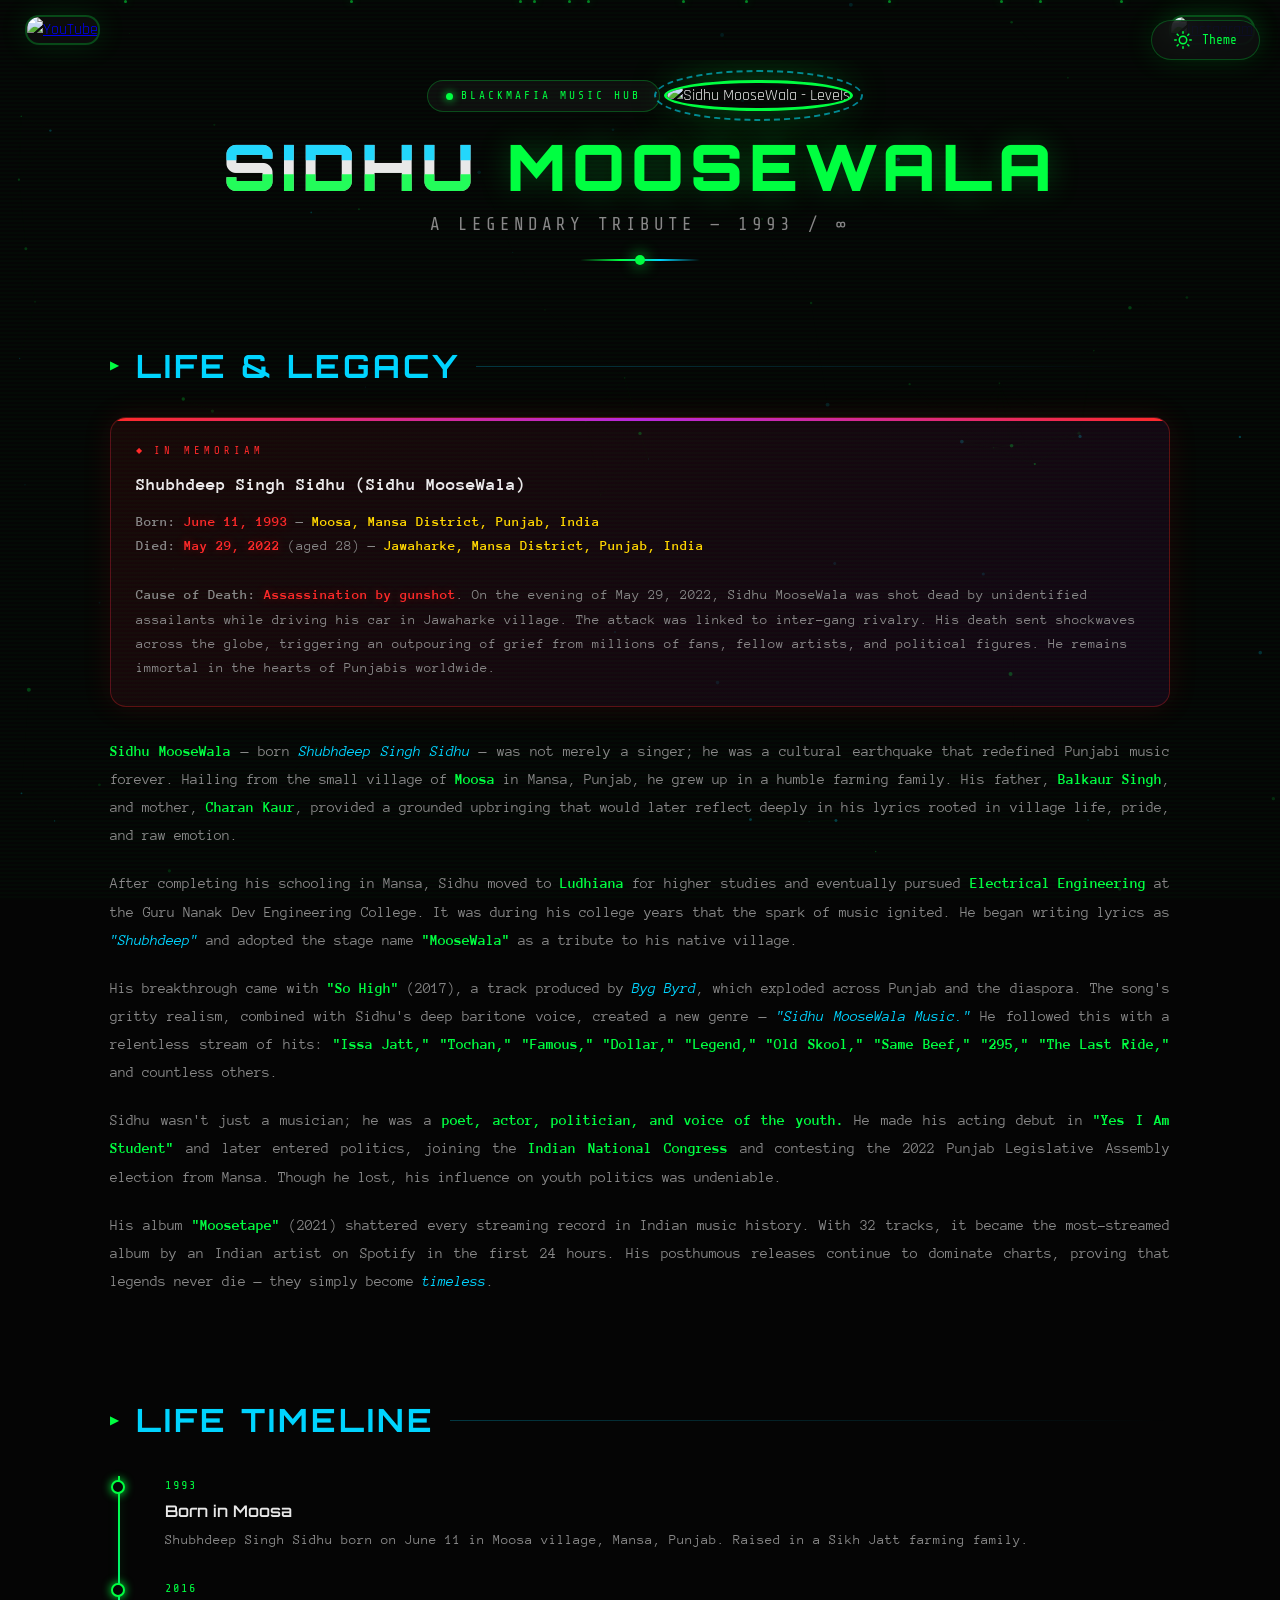
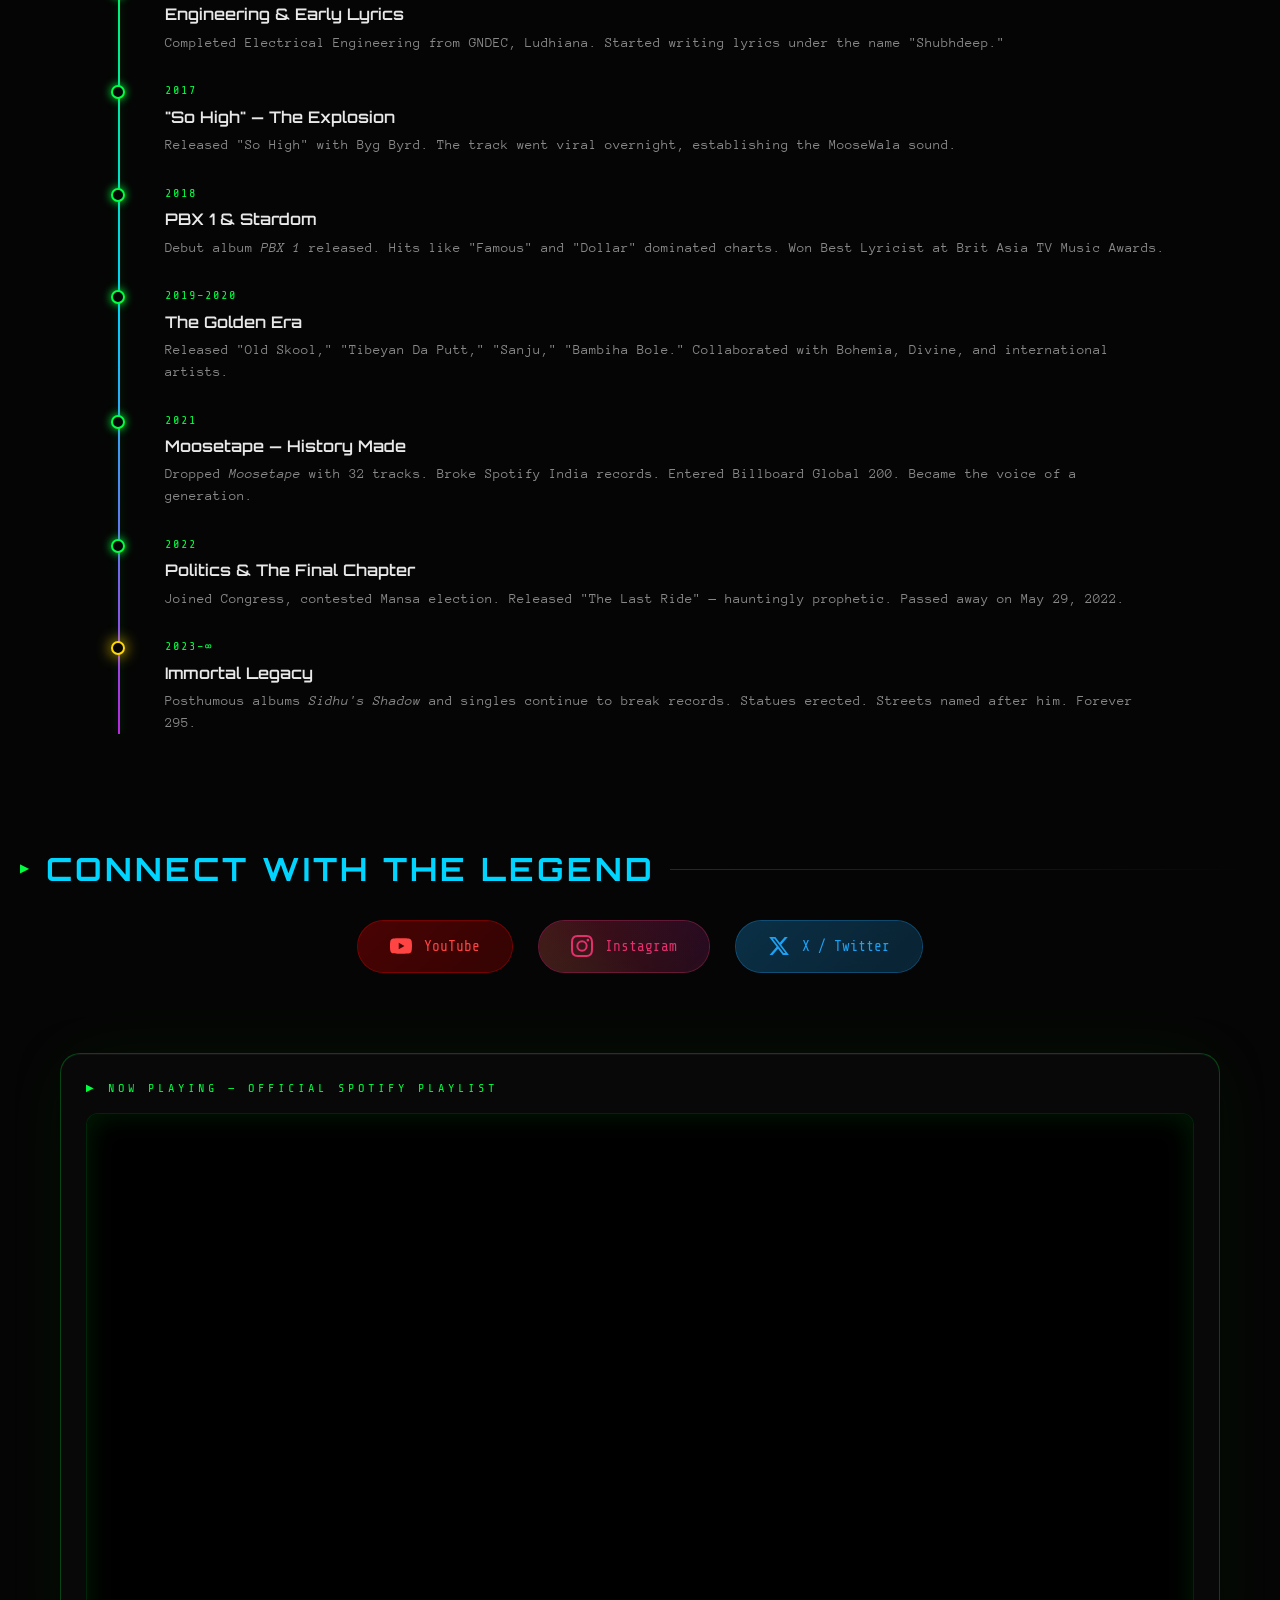
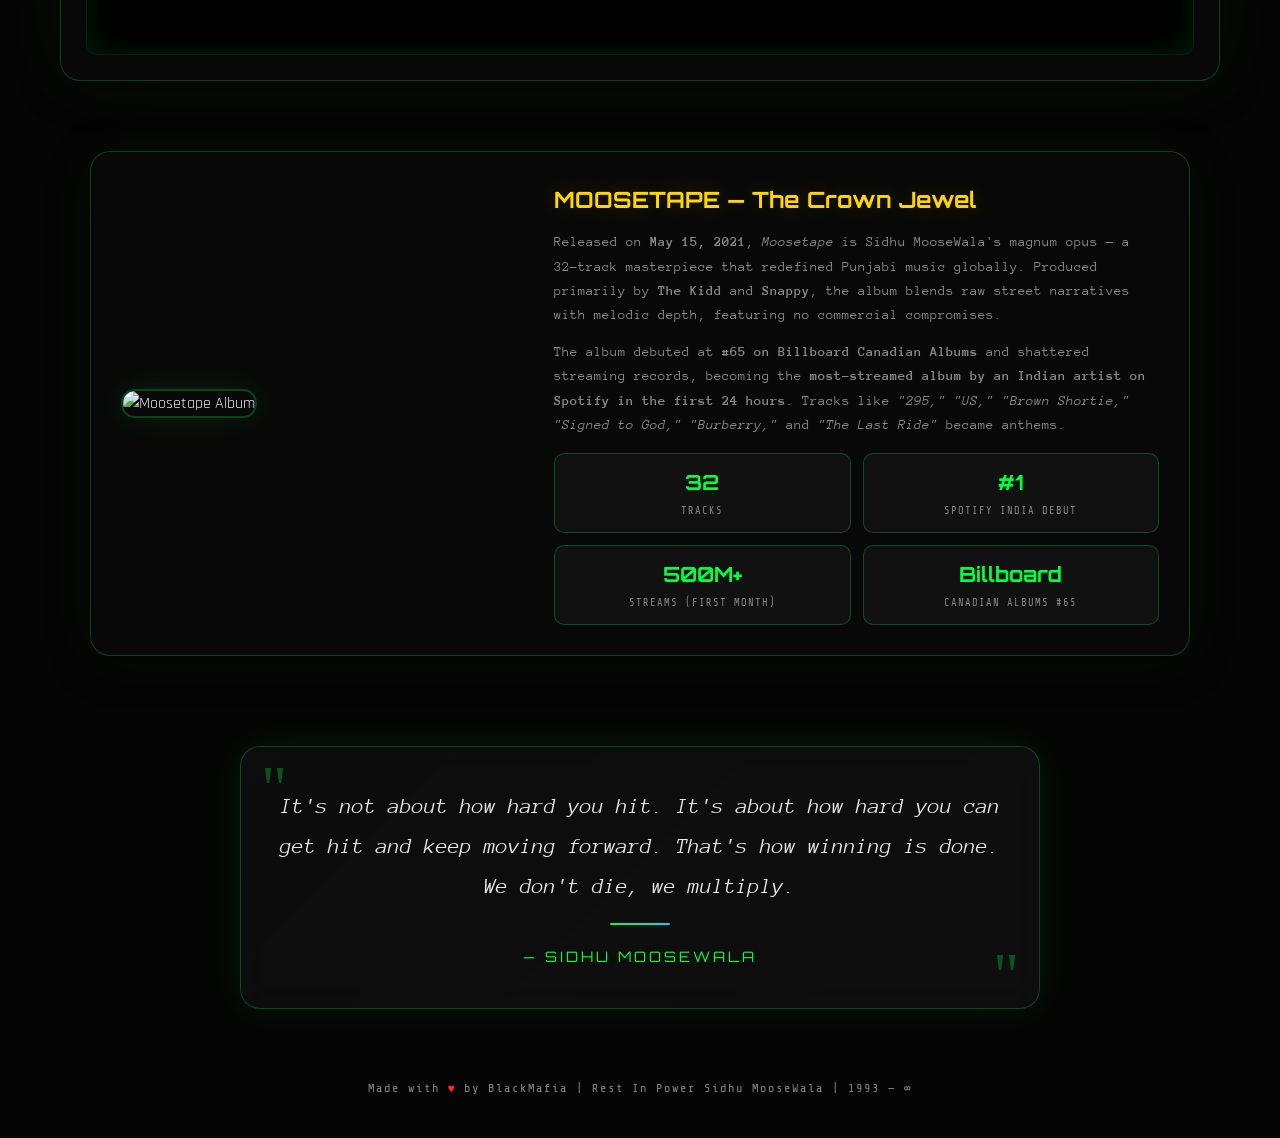
==== index.html @ dd106f17 "Add files via upload" ====
<!DOCTYPE html>
<html lang="en">
<head>
    <meta charset="UTF-8">
    <meta name="viewport" content="width=device-width, initial-scale=1.0, maximum-scale=1.0, user-scalable=no">
    <meta name="theme-color" content="#0a0a0a">
    <meta name="apple-mobile-web-app-capable" content="yes">
    <meta name="apple-mobile-web-app-status-bar-style" content="black-translucent">
    <title>Sidhu MooseWala — BlackMafia Tribute</title>
    <link rel="preconnect" href="https://fonts.googleapis.com">
    <link rel="preconnect" href="https://fonts.gstatic.com" crossorigin>
    <link href="https://fonts.googleapis.com/css2?family=Anonymous+Pro:ital,wght@0,400;0,700;1,400;1,700&family=Orbitron:wght@400;500;600;700;800;900&family=Share+Tech+Mono&family=Rajdhani:wght@300;400;500;600;700&display=swap" rel="stylesheet">
    <style>
        /* ═══════════════════════════════════════════════════════════════
           ROOT VARIABLES — PARROT OS CYBERPUNK THEME
        ═══════════════════════════════════════════════════════════════ */
        :root {
            --bg-primary: #050505;
            --bg-secondary: #0a0a0a;
            --bg-card: rgba(10, 10, 10, 0.85);
            --bg-glass: rgba(15, 15, 15, 0.75);
            --bg-glass-light: rgba(255, 255, 255, 0.04);
            --text-primary: #e8e8e8;
            --text-secondary: #888888;
            --accent-green: #00ff41;
            --accent-cyan: #00d4ff;
            --accent-purple: #b829dd;
            --accent-red: #ff2a2a;
            --accent-gold: #ffd700;
            --border-glow: rgba(0, 255, 65, 0.25);
            --border-cyan: rgba(0, 212, 255, 0.25);
            --shadow-glow: 0 0 30px rgba(0, 255, 65, 0.12);
            --shadow-cyan: 0 0 30px rgba(0, 212, 255, 0.12);
            --font-display: 'Orbitron', sans-serif;
            --font-mono: 'Share Tech Mono', monospace;
            --font-body: 'Rajdhani', sans-serif;
            --font-bio: 'Anonymous Pro', monospace;
            --transition: all 0.4s cubic-bezier(0.4, 0, 0.2, 1);
        }

        body.light-theme {
            --bg-primary: #f0f2f5;
            --bg-secondary: #ffffff;
            --bg-card: rgba(255, 255, 255, 0.9);
            --bg-glass: rgba(255, 255, 255, 0.85);
            --bg-glass-light: rgba(0, 0, 0, 0.04);
            --text-primary: #111111;
            --text-secondary: #555555;
            --accent-green: #008f11;
            --accent-cyan: #0077b6;
            --accent-purple: #7b2cbf;
            --accent-red: #c41e3a;
            --accent-gold: #b8860b;
            --border-glow: rgba(0, 143, 17, 0.25);
            --border-cyan: rgba(0, 119, 182, 0.25);
            --shadow-glow: 0 0 30px rgba(0, 143, 17, 0.12);
            --shadow-cyan: 0 0 30px rgba(0, 119, 182, 0.12);
        }

        /* ═══════════════════════════════════════════════════════════════
           RESET & BASE
        ═══════════════════════════════════════════════════════════════ */
        *, *::before, *::after { margin: 0; padding: 0; box-sizing: border-box; }
        html { scroll-behavior: smooth; -webkit-text-size-adjust: 100%; }
        body {
            font-family: var(--font-body);
            background-color: var(--bg-primary);
            color: var(--text-primary);
            min-height: 100vh;
            min-height: 100dvh;
            overflow-x: hidden;
            transition: var(--transition);
            position: relative;
            line-height: 1.6;
        }

        /* ═══════════════════════════════════════════════════════════════
           CYBER BACKGROUND CANVAS
        ═══════════════════════════════════════════════════════════════ */
        #cyber-canvas {
            position: fixed; top: 0; left: 0; width: 100%; height: 100%;
            z-index: 0; pointer-events: none; opacity: 0.5;
        }
        body.light-theme #cyber-canvas { opacity: 0.25; }

        /* ═══════════════════════════════════════════════════════════════
           SCANLINE & GRID OVERLAY
        ═══════════════════════════════════════════════════════════════ */
        .scanlines {
            position: fixed; top: 0; left: 0; width: 100%; height: 100%;
            background: repeating-linear-gradient(
                0deg, transparent, transparent 2px,
                rgba(0, 255, 65, 0.025) 2px, rgba(0, 255, 65, 0.025) 4px
            );
            pointer-events: none; z-index: 1;
            animation: scanlineMove 10s linear infinite;
        }
        body.light-theme .scanlines {
            background: repeating-linear-gradient(
                0deg, transparent, transparent 2px,
                rgba(0, 0, 0, 0.015) 2px, rgba(0, 0, 0, 0.015) 4px
            );
        }
        @keyframes scanlineMove {
            0% { background-position: 0 0; }
            100% { background-position: 0 120px; }
        }

        /* ═══════════════════════════════════════════════════════════════
           FLOATING PARTICLES
        ═══════════════════════════════════════════════════════════════ */
        .particle {
            position: fixed; width: 3px; height: 3px;
            background: var(--accent-green); border-radius: 50%;
            pointer-events: none; z-index: 1; opacity: 0.5;
            animation: floatParticle 20s infinite ease-in-out;
            box-shadow: 0 0 8px var(--accent-green);
        }
        @keyframes floatParticle {
            0%, 100% { transform: translateY(110vh) scale(0); opacity: 0; }
            10% { opacity: 0.5; }
            50% { transform: translateY(-10vh) scale(1); }
            90% { opacity: 0.5; }
        }

        /* ═══════════════════════════════════════════════════════════════
           THEME TOGGLE
        ═══════════════════════════════════════════════════════════════ */
        .theme-toggle {
            position: fixed; top: 20px; right: 20px; z-index: 1000;
            background: var(--bg-glass); backdrop-filter: blur(16px);
            -webkit-backdrop-filter: blur(16px);
            border: 1px solid var(--border-glow); border-radius: 50px;
            padding: 10px 22px; cursor: pointer; font-family: var(--font-mono);
            font-size: 0.8rem; color: var(--accent-green);
            display: flex; align-items: center; gap: 10px;
            transition: var(--transition); box-shadow: var(--shadow-glow);
            user-select: none; -webkit-tap-highlight-color: transparent;
        }
        .theme-toggle:hover {
            transform: scale(1.08); box-shadow: 0 0 40px var(--border-glow);
            border-color: var(--accent-green);
        }
        .theme-toggle svg { width: 18px; height: 18px; transition: transform 0.6s ease; }
        body.light-theme .theme-toggle svg { transform: rotate(180deg); }

        /* ═══════════════════════════════════════════════════════════════
           GLITCH TEXT
        ═══════════════════════════════════════════════════════════════ */
        .glitch {
            position: relative; display: inline-block;
        }
        .glitch::before, .glitch::after {
            content: attr(data-text); position: absolute;
            top: 0; left: 0; width: 100%; height: 100%; opacity: 0.85;
        }
        .glitch::before {
            color: var(--accent-cyan);
            animation: glitch-1 2.5s infinite linear alternate-reverse;
            clip-path: polygon(0 0, 100% 0, 100% 40%, 0 40%);
        }
        .glitch::after {
            color: var(--accent-green);
            animation: glitch-2 3.5s infinite linear alternate-reverse;
            clip-path: polygon(0 60%, 100% 60%, 100% 100%, 0 100%);
        }
        @keyframes glitch-1 {
            0%, 100% { transform: translate(0); }
            20% { transform: translate(-4px, 3px); }
            40% { transform: translate(-4px, -3px); }
            60% { transform: translate(4px, 3px); }
            80% { transform: translate(4px, -3px); }
        }
        @keyframes glitch-2 {
            0%, 100% { transform: translate(0); }
            20% { transform: translate(4px, -3px); }
            40% { transform: translate(4px, 3px); }
            60% { transform: translate(-4px, -3px); }
            80% { transform: translate(-4px, 3px); }
        }

        /* ═══════════════════════════════════════════════════════════════
           APP CONTAINER
        ═══════════════════════════════════════════════════════════════ */
        .app-container {
            position: relative; z-index: 2;
            display: flex; flex-direction: column;
            padding: env(safe-area-inset-top) env(safe-area-inset-right)
                     env(safe-area-inset-bottom) env(safe-area-inset-left);
        }

        /* ═══════════════════════════════════════════════════════════════
           TOP SOCIAL FLOATERS (YT & INSTAGRAM)
        ═══════════════════════════════════════════════════════════════ */
        .top-social-bar {
            display: flex; justify-content: space-between; align-items: center;
            padding: 15px 25px; position: relative; z-index: 10;
            max-width: 1400px; margin: 0 auto; width: 100%;
        }
        .top-social-img {
            width: 55px; height: 55px; border-radius: 14px;
            object-fit: cover; border: 2px solid var(--border-glow);
            box-shadow: var(--shadow-glow); cursor: pointer;
            transition: var(--transition); background: var(--bg-glass);
            backdrop-filter: blur(8px);
        }
        .top-social-img:hover {
            transform: scale(1.15) rotate(5deg);
            box-shadow: 0 0 30px var(--accent-green);
            border-color: var(--accent-green);
        }
        @media (max-width: 480px) {
            .top-social-img { width: 40px; height: 40px; border-radius: 10px; }
            .top-social-bar { padding: 10px 15px; }
        }

        /* ═══════════════════════════════════════════════════════════════
           HERO HEADER WITH LEVELS IMAGE
        ═══════════════════════════════════════════════════════════════ */
        .hero {
            text-align: center; padding: 20px 20px 40px;
            position: relative; overflow: hidden;
        }
        .hero-image-wrapper {
            position: relative; display: inline-block; margin-bottom: 20px;
        }
        .hero-image {
            width: 220px; height: 220px; border-radius: 50%;
            object-fit: cover; border: 3px solid var(--accent-green);
            box-shadow: 0 0 40px var(--border-glow), 0 0 80px rgba(0,255,65,0.1);
            transition: var(--transition); position: relative; z-index: 2;
        }
        .hero-image:hover {
            transform: scale(1.05);
            box-shadow: 0 0 60px var(--border-glow), 0 0 120px rgba(0,255,65,0.2);
        }
        .hero-image-ring {
            position: absolute; top: -10px; left: -10px; right: -10px; bottom: -10px;
            border-radius: 50%; border: 2px dashed var(--accent-cyan);
            animation: spinRing 20s linear infinite; z-index: 1; opacity: 0.6;
        }
        @keyframes spinRing {
            0% { transform: rotate(0deg); }
            100% { transform: rotate(360deg); }
        }
        .hero h1 {
            font-family: var(--font-display);
            font-size: clamp(2rem, 6vw, 4rem);
            font-weight: 900; letter-spacing: 6px;
            text-transform: uppercase; line-height: 1.1; margin-bottom: 8px;
        }
        .hero h1 .highlight {
            color: var(--accent-green);
            text-shadow: 0 0 30px var(--border-glow);
        }
        .hero .subtitle {
            font-family: var(--font-mono);
            font-size: clamp(0.8rem, 2vw, 1.1rem);
            color: var(--text-secondary); letter-spacing: 4px;
            text-transform: uppercase; margin-bottom: 20px;
        }
        .hero-divider {
            width: 120px; height: 2px;
            background: linear-gradient(90deg, transparent, var(--accent-green), var(--accent-cyan), transparent);
            margin: 0 auto; position: relative;
        }
        .hero-divider::after {
            content: ''; position: absolute; top: -4px; left: 50%;
            transform: translateX(-50%); width: 10px; height: 10px;
            background: var(--accent-green); border-radius: 50%;
            box-shadow: 0 0 15px var(--accent-green);
        }
        .header-badge {
            display: inline-flex; align-items: center; gap: 8px;
            background: var(--bg-glass-light); border: 1px solid var(--border-glow);
            border-radius: 50px; padding: 6px 18px; margin-bottom: 20px;
            font-family: var(--font-mono); font-size: 0.7rem;
            color: var(--accent-green); letter-spacing: 3px;
            text-transform: uppercase; animation: pulseGlow 2.5s ease-in-out infinite;
        }
        @keyframes pulseGlow {
            0%, 100% { box-shadow: 0 0 5px var(--border-glow); }
            50% { box-shadow: 0 0 25px var(--border-glow), 0 0 50px var(--border-glow); }
        }
        .header-badge .dot {
            width: 7px; height: 7px; background: var(--accent-green);
            border-radius: 50%; animation: blink 1.2s step-end infinite;
            box-shadow: 0 0 8px var(--accent-green);
        }
        @keyframes blink { 0%, 100% { opacity: 1; } 50% { opacity: 0; } }

        @media (max-width: 480px) {
            .hero-image { width: 150px; height: 150px; }
            .hero { padding: 10px 15px 30px; }
        }

        /* ═══════════════════════════════════════════════════════════════
           SECTION WRAPPER
        ═══════════════════════════════════════════════════════════════ */
        .section {
            width: 100%; max-width: 1100px; margin: 0 auto;
            padding: 40px 20px; position: relative;
        }
        .section-title {
            font-family: var(--font-display); font-size: clamp(1.3rem, 3.5vw, 2rem);
            font-weight: 700; letter-spacing: 3px; text-transform: uppercase;
            margin-bottom: 25px; display: flex; align-items: center; gap: 15px;
            color: var(--accent-cyan);
        }
        .section-title::before {
            content: '▶'; font-size: 0.7rem; color: var(--accent-green);
            animation: blink 1.5s step-end infinite;
        }
        .section-title::after {
            content: ''; flex: 1; height: 1px;
            background: linear-gradient(90deg, var(--border-cyan), transparent);
        }

        /* ═══════════════════════════════════════════════════════════════
           MEMORIAL BOX — DEATH INFO (Anonymous Pro)
        ═══════════════════════════════════════════════════════════════ */
        .memorial-box {
            background: linear-gradient(135deg, rgba(255,42,42,0.08), rgba(184,41,221,0.08));
            border: 1px solid rgba(255,42,42,0.3); border-radius: 16px;
            padding: 25px; margin-bottom: 30px; position: relative; overflow: hidden;
            font-family: var(--font-bio);
            box-shadow: 0 0 30px rgba(255,42,42,0.1), inset 0 1px 0 rgba(255,255,255,0.03);
        }
        .memorial-box::before {
            content: ''; position: absolute; top: 0; left: 0; width: 100%; height: 3px;
            background: linear-gradient(90deg, var(--accent-red), var(--accent-purple), var(--accent-red));
            animation: scanLine 4s linear infinite;
        }
        .memorial-label {
            font-family: var(--font-mono); font-size: 0.65rem;
            color: var(--accent-red); letter-spacing: 4px;
            text-transform: uppercase; margin-bottom: 12px;
            display: flex; align-items: center; gap: 8px;
        }
        .memorial-label::before { content: '◆'; font-size: 0.5rem; }
        .memorial-box h3 {
            font-family: var(--font-bio); font-size: 1.1rem;
            color: var(--text-primary); margin-bottom: 10px; font-weight: 700;
        }
        .memorial-box p {
            font-family: var(--font-bio); font-size: 0.9rem;
            color: var(--text-secondary); line-height: 1.7;
        }
        .memorial-box .date-highlight {
            color: var(--accent-red); font-weight: 700;
            text-shadow: 0 0 10px rgba(255,42,42,0.3);
        }
        .memorial-box .place-highlight {
            color: var(--accent-gold); font-weight: 700;
        }
        @keyframes scanLine {
            0% { background-position: -200% 0; }
            100% { background-position: 200% 0; }
        }

        /* ═══════════════════════════════════════════════════════════════
           BIOGRAPHY TEXT (Anonymous Pro)
        ═══════════════════════════════════════════════════════════════ */
        .bio-text {
            font-family: var(--font-bio); font-size: 0.95rem;
            color: var(--text-secondary); line-height: 1.85;
            text-align: justify; margin-bottom: 20px;
        }
        .bio-text strong {
            color: var(--accent-green); font-weight: 700;
        }
        .bio-text em {
            color: var(--accent-cyan); font-style: italic;
        }

        /* ═══════════════════════════════════════════════════════════════
           TIMELINE / ROADMAP
        ═══════════════════════════════════════════════════════════════ */
        .timeline {
            position: relative; padding-left: 30px; margin: 30px 0;
        }
        .timeline::before {
            content: ''; position: absolute; left: 8px; top: 0; bottom: 0;
            width: 2px;
            background: linear-gradient(180deg, var(--accent-green), var(--accent-cyan), var(--accent-purple));
            box-shadow: 0 0 10px var(--border-glow);
        }
        .timeline-item {
            position: relative; margin-bottom: 28px; padding-left: 25px;
            opacity: 0; transform: translateX(-20px);
            animation: slideIn 0.6s ease forwards;
        }
        .timeline-item:nth-child(1) { animation-delay: 0.1s; }
        .timeline-item:nth-child(2) { animation-delay: 0.2s; }
        .timeline-item:nth-child(3) { animation-delay: 0.3s; }
        .timeline-item:nth-child(4) { animation-delay: 0.4s; }
        .timeline-item:nth-child(5) { animation-delay: 0.5s; }
        .timeline-item:nth-child(6) { animation-delay: 0.6s; }
        .timeline-item:nth-child(7) { animation-delay: 0.7s; }
        .timeline-item:nth-child(8) { animation-delay: 0.8s; }
        @keyframes slideIn {
            to { opacity: 1; transform: translateX(0); }
        }
        .timeline-dot {
            position: absolute; left: -29px; top: 4px;
            width: 14px; height: 14px; border-radius: 50%;
            background: var(--bg-primary);
            border: 2px solid var(--accent-green);
            box-shadow: 0 0 10px var(--accent-green);
            z-index: 2;
        }
        .timeline-item.legacy .timeline-dot {
            border-color: var(--accent-gold);
            box-shadow: 0 0 15px var(--accent-gold);
            animation: pulseDot 2s ease-in-out infinite;
        }
        .timeline-item.death .timeline-dot {
            border-color: var(--accent-red);
            box-shadow: 0 0 15px var(--accent-red);
        }
        @keyframes pulseDot {
            0%, 100% { transform: scale(1); }
            50% { transform: scale(1.3); }
        }
        .timeline-year {
            font-family: var(--font-mono); font-size: 0.75rem;
            color: var(--accent-green); letter-spacing: 2px;
            margin-bottom: 4px;
        }
        .timeline-title {
            font-family: var(--font-display); font-size: 1rem;
            font-weight: 600; color: var(--text-primary);
            margin-bottom: 4px;
        }
        .timeline-desc {
            font-family: var(--font-bio); font-size: 0.85rem;
            color: var(--text-secondary); line-height: 1.6;
        }

        /* ═══════════════════════════════════════════════════════════════
           MOOSETAPE SECTION
        ═══════════════════════════════════════════════════════════════ */
        .moosetape-section {
            background: var(--bg-card); backdrop-filter: blur(20px);
            -webkit-backdrop-filter: blur(20px);
            border: 1px solid var(--border-glow); border-radius: 20px;
            padding: 30px; margin: 30px auto;
            box-shadow: 0 8px 40px rgba(0,0,0,0.4), 0 0 60px rgba(0,255,65,0.05);
            position: relative; overflow: hidden;
            max-width: 1100px; width: calc(100% - 40px);
        }
        .moosetape-section::before {
            content: ''; position: absolute; top: 0; left: -100%;
            width: 100%; height: 2px;
            background: linear-gradient(90deg, transparent, var(--accent-gold), transparent);
            animation: scanLine 5s linear infinite;
        }
        .moosetape-grid {
            display: grid; grid-template-columns: 1fr 1.5fr;
            gap: 30px; align-items: center;
        }
        .moosetape-img {
            width: 100%; border-radius: 14px;
            border: 2px solid var(--border-glow);
            box-shadow: 0 0 30px rgba(0,255,65,0.1);
            transition: var(--transition);
        }
        .moosetape-img:hover {
            transform: scale(1.02);
            box-shadow: 0 0 50px rgba(0,255,65,0.2);
        }
        .moosetape-info h3 {
            font-family: var(--font-display); font-size: 1.4rem;
            color: var(--accent-gold); margin-bottom: 12px;
            text-shadow: 0 0 20px rgba(255,215,0,0.2);
        }
        .moosetape-info p {
            font-family: var(--font-bio); font-size: 0.9rem;
            color: var(--text-secondary); line-height: 1.7; margin-bottom: 12px;
        }
        .moosetape-stats {
            display: grid; grid-template-columns: repeat(2, 1fr); gap: 12px; margin-top: 15px;
        }
        .stat-box {
            background: var(--bg-glass-light); border: 1px solid var(--border-glow);
            border-radius: 10px; padding: 12px; text-align: center;
            transition: var(--transition);
        }
        .stat-box:hover {
            border-color: var(--accent-green);
            box-shadow: 0 0 20px var(--border-glow);
            transform: translateY(-3px);
        }
        .stat-number {
            font-family: var(--font-display); font-size: 1.3rem;
            color: var(--accent-green); font-weight: 700;
        }
        .stat-label {
            font-family: var(--font-mono); font-size: 0.65rem;
            color: var(--text-secondary); letter-spacing: 1px;
            text-transform: uppercase; margin-top: 4px;
        }
        @media (max-width: 768px) {
            .moosetape-grid { grid-template-columns: 1fr; }
            .moosetape-section { padding: 20px; }
        }

        /* ═══════════════════════════════════════════════════════════════
           SOCIAL BUTTONS
        ═══════════════════════════════════════════════════════════════ */
        .social-section {
            text-align: center; padding: 40px 20px;
        }
        .social-grid {
            display: flex; justify-content: center; gap: 25px;
            flex-wrap: wrap; margin-top: 20px;
        }
        .social-btn {
            position: relative; display: inline-flex; align-items: center;
            gap: 12px; padding: 14px 32px; border-radius: 50px;
            font-family: var(--font-mono); font-size: 0.9rem;
            text-decoration: none; color: #fff; overflow: hidden;
            border: 1px solid transparent; transition: var(--transition);
            cursor: pointer; z-index: 1;
        }
        .social-btn::before {
            content: ''; position: absolute; inset: 0; z-index: -1;
            border-radius: 50px; opacity: 0.15; transition: var(--transition);
        }
        .social-btn::after {
            content: ''; position: absolute; inset: -2px; z-index: -2;
            border-radius: 52px; opacity: 0; transition: var(--transition);
            filter: blur(12px);
        }
        .social-btn:hover::before { opacity: 0.25; }
        .social-btn:hover::after { opacity: 0.6; }
        .social-btn:hover { transform: translateY(-4px) scale(1.05); }
        .social-btn:active { transform: scale(0.95); }
        .social-btn svg { width: 22px; height: 22px; fill: currentColor; }

        .btn-youtube {
            background: linear-gradient(135deg, rgba(255,0,0,0.15), rgba(255,0,0,0.05));
            border-color: rgba(255,0,0,0.4); color: #ff4444;
        }
        .btn-youtube::before { background: #ff0000; }
        .btn-youtube::after { background: #ff0000; }
        .btn-youtube:hover { box-shadow: 0 8px 30px rgba(255,0,0,0.3); border-color: #ff0000; }

        .btn-instagram {
            background: linear-gradient(135deg, rgba(225,48,108,0.15), rgba(88,81,219,0.05));
            border-color: rgba(225,48,108,0.4); color: #e1306c;
        }
        .btn-instagram::before { background: linear-gradient(45deg, #f09433, #e6683c, #dc2743, #cc2366, #bc1888); }
        .btn-instagram::after { background: linear-gradient(45deg, #f09433, #e6683c, #dc2743, #cc2366, #bc1888); }
        .btn-instagram:hover { box-shadow: 0 8px 30px rgba(225,48,108,0.3); border-color: #e1306c; }

        .btn-twitter {
            background: linear-gradient(135deg, rgba(29,161,242,0.15), rgba(29,161,242,0.05));
            border-color: rgba(29,161,242,0.4); color: #1da1f2;
        }
        .btn-twitter::before { background: #1da1f2; }
        .btn-twitter::after { background: #1da1f2; }
        .btn-twitter:hover { box-shadow: 0 8px 30px rgba(29,161,242,0.3); border-color: #1da1f2; }

        /* Ripple Effect */
        .ripple {
            position: absolute; border-radius: 50%; transform: scale(0);
            animation: rippleAnim 0.6s linear; background: rgba(255,255,255,0.3);
            pointer-events: none;
        }
        @keyframes rippleAnim {
            to { transform: scale(4); opacity: 0; }
        }

        /* ═══════════════════════════════════════════════════════════════
           SPOTIFY SECTION — CYBERPUNK
        ═══════════════════════════════════════════════════════════════ */
        .spotify-section {
            padding: 40px 20px; width: 100%; max-width: 1200px; margin: 0 auto;
        }
        .spotify-card {
            background: var(--bg-card); backdrop-filter: blur(20px);
            -webkit-backdrop-filter: blur(20px);
            border: 1px solid var(--border-glow); border-radius: 20px;
            padding: 25px;
            box-shadow: 0 8px 40px rgba(0,0,0,0.4),
                        0 0 80px rgba(0,255,65,0.06),
                        inset 0 1px 0 rgba(255,255,255,0.04);
            transition: var(--transition); position: relative; overflow: hidden;
        }
        .spotify-card::before {
            content: ''; position: absolute; top: 0; left: -100%;
            width: 100%; height: 2px;
            background: linear-gradient(90deg, transparent, var(--accent-green), var(--accent-cyan), transparent);
            animation: scanLine 3s linear infinite;
        }
        .spotify-card:hover {
            box-shadow: 0 8px 40px rgba(0,0,0,0.5),
                        0 0 100px rgba(0,255,65,0.1),
                        inset 0 1px 0 rgba(255,255,255,0.06);
            border-color: rgba(0,255,65,0.5);
        }
        .spotify-label {
            font-family: var(--font-mono); font-size: 0.75rem;
            color: var(--accent-green); letter-spacing: 4px;
            text-transform: uppercase; margin-bottom: 15px;
            display: flex; align-items: center; gap: 10px;
        }
        .spotify-label::before {
            content: '▶'; font-size: 0.6rem;
            animation: blink 1s step-end infinite;
        }
        .spotify-frame-container {
            width: 100%; border-radius: 12px; overflow: hidden;
            position: relative; background: #000;
            border: 1px solid rgba(0,255,65,0.15);
            box-shadow: inset 0 0 30px rgba(0,255,65,0.05);
        }
        .spotify-frame-container::after {
            content: ''; position: absolute; inset: 0; border-radius: 12px;
            box-shadow: inset 0 0 30px rgba(0,255,65,0.08);
            pointer-events: none; z-index: 10;
        }
        .spotify-frame {
            width: 100%; border: none; display: block;
            min-height: 500px; height: 60vh; height: 60dvh;
        }

        /* ═══════════════════════════════════════════════════════════════
           QUOTE SECTION
        ═══════════════════════════════════════════════════════════════ */
        .quote-section {
            text-align: center; padding: 60px 20px 40px;
            position: relative;
        }
        .quote-box {
            max-width: 800px; margin: 0 auto;
            background: linear-gradient(135deg, var(--bg-glass), var(--bg-glass-light));
            backdrop-filter: blur(16px); border: 1px solid var(--border-glow);
            border-radius: 20px; padding: 40px 30px;
            box-shadow: 0 0 40px rgba(0,255,65,0.08);
            position: relative; overflow: hidden;
        }
        .quote-box::before, .quote-box::after {
            font-family: Georgia, serif; font-size: 4rem;
            color: var(--accent-green); opacity: 0.3;
            position: absolute; line-height: 1;
        }
        .quote-box::before { content: '"'; top: 10px; left: 20px; }
        .quote-box::after { content: '"'; bottom: 0px; right: 20px; }
        .quote-text {
            font-family: var(--font-bio); font-size: clamp(1rem, 2.5vw, 1.4rem);
            color: var(--text-primary); line-height: 1.8; font-style: italic;
            position: relative; z-index: 1;
        }
        .quote-author {
            font-family: var(--font-display); font-size: 0.9rem;
            color: var(--accent-green); margin-top: 20px;
            letter-spacing: 3px; text-transform: uppercase;
        }
        .quote-line {
            width: 60px; height: 2px;
            background: linear-gradient(90deg, var(--accent-green), var(--accent-cyan));
            margin: 15px auto 0; border-radius: 2px;
        }

        /* ═══════════════════════════════════════════════════════════════
           FOOTER
        ═══════════════════════════════════════════════════════════════ */
        .footer {
            text-align: center; padding: 30px 20px 40px;
            font-family: var(--font-mono); font-size: 0.75rem;
            color: var(--text-secondary); letter-spacing: 2px;
        }
        .footer .heart {
            color: var(--accent-red); display: inline-block;
            animation: heartbeat 1.5s ease-in-out infinite;
        }
        @keyframes heartbeat {
            0%, 100% { transform: scale(1); }
            50% { transform: scale(1.25); }
        }

        /* ═══════════════════════════════════════════════════════════════
           SCROLLBAR
        ═══════════════════════════════════════════════════════════════ */
        ::-webkit-scrollbar { width: 5px; }
        ::-webkit-scrollbar-track { background: var(--bg-primary); }
        ::-webkit-scrollbar-thumb { background: var(--accent-green); border-radius: 3px; }
        ::-webkit-scrollbar-thumb:hover { background: var(--accent-cyan); }

        /* ═══════════════════════════════════════════════════════════════
           RESPONSIVE
        ═══════════════════════════════════════════════════════════════ */
        @media (min-width: 1920px) {
            .spotify-frame { height: 65vh; min-height: 600px; }
            .section { max-width: 1200px; }
        }
        @media (min-width: 1200px) and (max-width: 1919px) {
            .spotify-frame { height: 60vh; min-height: 500px; }
        }
        @media (min-width: 1024px) and (max-width: 1199px) {
            .spotify-frame { height: 55vh; min-height: 450px; }
        }
        @media (min-width: 768px) and (max-width: 1023px) {
            .spotify-frame { height: 50vh; min-height: 400px; }
        }
        @media (min-width: 481px) and (max-width: 767px) {
            .theme-toggle { top: 15px; right: 15px; padding: 8px 16px; font-size: 0.75rem; }
            .hero h1 { font-size: 1.8rem; }
            .spotify-frame { height: 55vh; min-height: 350px; }
            .social-btn { padding: 12px 24px; font-size: 0.8rem; }
        }
        @media (max-width: 480px) {
            .theme-toggle { top: 10px; right: 10px; padding: 6px 12px; font-size: 0.7rem; gap: 6px; }
            .theme-toggle svg { width: 14px; height: 14px; }
            .hero-image { width: 140px; height: 140px; }
            .hero h1 { font-size: 1.5rem; letter-spacing: 2px; }
            .header-badge { font-size: 0.6rem; padding: 5px 12px; }
            .section { padding: 25px 15px; }
            .section-title { font-size: 1.1rem; }
            .spotify-card { padding: 15px; }
            .spotify-frame { height: 50vh; min-height: 300px; }
            .social-grid { gap: 12px; }
            .social-btn { padding: 10px 20px; font-size: 0.8rem; gap: 8px; }
            .moosetape-section { padding: 18px; margin: 20px auto; width: calc(100% - 30px); }
            .moosetape-stats { grid-template-columns: 1fr; }
            .quote-box { padding: 25px 20px; }
            .quote-box::before, .quote-box::after { font-size: 2.5rem; }
            .timeline { padding-left: 20px; }
            .timeline-dot { left: -24px; width: 12px; height: 12px; }
        }
        @media (max-width: 320px), (max-height: 320px) {
            .theme-toggle, .top-social-bar, .header-badge { display: none; }
            .hero-image { width: 100px; height: 100px; }
            .hero h1 { font-size: 1rem; }
            .spotify-frame { height: 45vh; min-height: 200px; }
        }
        @media (max-height: 500px) and (orientation: landscape) {
            .hero { padding: 10px 15px 20px; }
            .hero-image { width: 120px; height: 120px; }
            .spotify-frame { height: 70vh; min-height: 250px; }
        }
        @media (prefers-reduced-motion: reduce) {
            *, *::before, *::after {
                animation-duration: 0.01ms !important;
                animation-iteration-count: 1 !important;
                transition-duration: 0.01ms !important;
            }
            #cyber-canvas, .scanlines, .particle { display: none; }
        }
    </style>
</head>
<body>
    <canvas id="cyber-canvas"></canvas>
    <div class="scanlines"></div>
    <div id="particles"></div>

    <!-- THEME TOGGLE -->
    <button class="theme-toggle" onclick="toggleTheme()" aria-label="Toggle Theme">
        <svg viewBox="0 0 24 24" fill="none" stroke="currentColor" stroke-width="2" stroke-linecap="round" stroke-linejoin="round">
            <circle cx="12" cy="12" r="5"></circle>
            <line x1="12" y1="1" x2="12" y2="3"></line>
            <line x1="12" y1="21" x2="12" y2="23"></line>
            <line x1="4.22" y1="4.22" x2="5.64" y2="5.64"></line>
            <line x1="18.36" y1="18.36" x2="19.78" y2="19.78"></line>
            <line x1="1" y1="12" x2="3" y2="12"></line>
            <line x1="21" y1="12" x2="23" y2="12"></line>
            <line x1="4.22" y1="19.78" x2="5.64" y2="18.36"></line>
            <line x1="18.36" y1="5.64" x2="19.78" y2="4.22"></line>
        </svg>
        <span>Theme</span>
    </button>

    <div class="app-container">
        <!-- TOP SOCIAL FLOATERS -->
        <div class="top-social-bar">
            <a href="https://www.youtube.com/@SidhuMooseWala" target="_blank" rel="noopener">
                <img src="https://raw.githubusercontent.com/PrinceRanga120/SMW-Spotify/main/Images/YT.jpg" alt="YouTube" class="top-social-img" title="Sidhu MooseWala YouTube">
            </a>
            <a href="https://www.instagram.com/sidhu_moosewala/" target="_blank" rel="noopener">
                <img src="https://raw.githubusercontent.com/PrinceRanga120/SMW-Spotify/main/Images/Instagram.jpg" alt="Instagram" class="top-social-img" title="Sidhu MooseWala Instagram">
            </a>
        </div>

        <!-- HERO HEADER -->
        <header class="hero">
            <div class="header-badge">
                <span class="dot"></span>
                BlackMafia Music Hub
            </div>
            <div class="hero-image-wrapper">
                <div class="hero-image-ring"></div>
                <img src="https://raw.githubusercontent.com/PrinceRanga120/SMW-Spotify/main/Images/Levels%20ORG.jpg" alt="Sidhu MooseWala - Levels" class="hero-image">
            </div>
            <h1>
                <span class="glitch" data-text="SIDHU">SIDHU</span>
                <span class="highlight">MOOSEWALA</span>
            </h1>
            <p class="subtitle">A Legendary Tribute — 1993 / ∞</p>
            <div class="hero-divider"></div>
        </header>

        <!-- BIOGRAPHY SECTION -->
        <section class="section">
            <h2 class="section-title">Life & Legacy</h2>

            <!-- Memorial Box -->
            <div class="memorial-box">
                <div class="memorial-label">In Memoriam</div>
                <h3>Shubhdeep Singh Sidhu (Sidhu MooseWala)</h3>
                <p>
                    <strong>Born:</strong> <span class="date-highlight">June 11, 1993</span> — 
                    <span class="place-highlight">Moosa, Mansa District, Punjab, India</span><br>
                    <strong>Died:</strong> <span class="date-highlight">May 29, 2022</span> (aged 28) — 
                    <span class="place-highlight">Jawaharke, Mansa District, Punjab, India</span><br><br>
                    <strong>Cause of Death:</strong> <span class="date-highlight">Assassination by gunshot</span>. 
                    On the evening of May 29, 2022, Sidhu MooseWala was shot dead by unidentified assailants 
                    while driving his car in Jawaharke village. The attack was linked to inter-gang rivalry. 
                    His death sent shockwaves across the globe, triggering an outpouring of grief from millions 
                    of fans, fellow artists, and political figures. He remains immortal in the hearts of Punjabis worldwide.
                </p>
            </div>

            <!-- Full Biography -->
            <div class="bio-text">
                <strong>Sidhu MooseWala</strong> — born <em>Shubhdeep Singh Sidhu</em> — was not merely a singer; 
                he was a cultural earthquake that redefined Punjabi music forever. Hailing from the small village 
                of <strong>Moosa</strong> in Mansa, Punjab, he grew up in a humble farming family. His father, 
                <strong>Balkaur Singh</strong>, and mother, <strong>Charan Kaur</strong>, provided a grounded 
                upbringing that would later reflect deeply in his lyrics rooted in village life, pride, and raw emotion.
            </div>
            <div class="bio-text">
                After completing his schooling in Mansa, Sidhu moved to <strong>Ludhiana</strong> for higher studies 
                and eventually pursued <strong>Electrical Engineering</strong> at the Guru Nanak Dev Engineering College. 
                It was during his college years that the spark of music ignited. He began writing lyrics as 
                <em>"Shubhdeep"</em> and adopted the stage name <strong>"MooseWala"</strong> as a tribute to his native village.
            </div>
            <div class="bio-text">
                His breakthrough came with <strong>"So High"</strong> (2017), a track produced by <em>Byg Byrd</em>, 
                which exploded across Punjab and the diaspora. The song's gritty realism, combined with Sidhu's 
                deep baritone voice, created a new genre — <em>"Sidhu MooseWala Music."</em> He followed this 
                with a relentless stream of hits: <strong>"Issa Jatt," "Tochan," "Famous," "Dollar," 
                "Legend," "Old Skool," "Same Beef," "295," "The Last Ride,"</strong> and countless others.
            </div>
            <div class="bio-text">
                Sidhu wasn't just a musician; he was a <strong>poet, actor, politician, and voice of the youth.</strong> 
                He made his acting debut in <strong>"Yes I Am Student"</strong> and later entered politics, 
                joining the <strong>Indian National Congress</strong> and contesting the 2022 Punjab Legislative 
                Assembly election from Mansa. Though he lost, his influence on youth politics was undeniable.
            </div>
            <div class="bio-text">
                His album <strong>"Moosetape"</strong> (2021) shattered every streaming record in Indian music history. 
                With 32 tracks, it became the most-streamed album by an Indian artist on Spotify in the first 24 hours. 
                His posthumous releases continue to dominate charts, proving that legends never die — they simply 
                become <em>timeless</em>.
            </div>
        </section>

        <!-- TIMELINE / ROADMAP -->
        <section class="section">
            <h2 class="section-title">Life Timeline</h2>
            <div class="timeline">
                <div class="timeline-item">
                    <div class="timeline-dot"></div>
                    <div class="timeline-year">1993</div>
                    <div class="timeline-title">Born in Moosa</div>
                    <div class="timeline-desc">Shubhdeep Singh Sidhu born on June 11 in Moosa village, Mansa, Punjab. Raised in a Sikh Jatt farming family.</div>
                </div>
                <div class="timeline-item">
                    <div class="timeline-dot"></div>
                    <div class="timeline-year">2016</div>
                    <div class="timeline-title">Engineering & Early Lyrics</div>
                    <div class="timeline-desc">Completed Electrical Engineering from GNDEC, Ludhiana. Started writing lyrics under the name "Shubhdeep."</div>
                </div>
                <div class="timeline-item">
                    <div class="timeline-dot"></div>
                    <div class="timeline-year">2017</div>
                    <div class="timeline-title">"So High" — The Explosion</div>
                    <div class="timeline-desc">Released "So High" with Byg Byrd. The track went viral overnight, establishing the MooseWala sound.</div>
                </div>
                <div class="timeline-item">
                    <div class="timeline-dot"></div>
                    <div class="timeline-year">2018</div>
                    <div class="timeline-title">PBX 1 & Stardom</div>
                    <div class="timeline-desc">Debut album <em>PBX 1</em> released. Hits like "Famous" and "Dollar" dominated charts. Won Best Lyricist at Brit Asia TV Music Awards.</div>
                </div>
                <div class="timeline-item">
                    <div class="timeline-dot"></div>
                    <div class="timeline-year">2019–2020</div>
                    <div class="timeline-title">The Golden Era</div>
                    <div class="timeline-desc">Released "Old Skool," "Tibeyan Da Putt," "Sanju," "Bambiha Bole." Collaborated with Bohemia, Divine, and international artists.</div>
                </div>
                <div class="timeline-item">
                    <div class="timeline-dot"></div>
                    <div class="timeline-year">2021</div>
                    <div class="timeline-title">Moosetape — History Made</div>
                    <div class="timeline-desc">Dropped <em>Moosetape</em> with 32 tracks. Broke Spotify India records. Entered Billboard Global 200. Became the voice of a generation.</div>
                </div>
                <div class="timeline-item">
                    <div class="timeline-dot"></div>
                    <div class="timeline-year">2022</div>
                    <div class="timeline-title">Politics & The Final Chapter</div>
                    <div class="timeline-desc">Joined Congress, contested Mansa election. Released "The Last Ride" — hauntingly prophetic. Passed away on May 29, 2022.</div>
                </div>
                <div class="timeline-item legacy">
                    <div class="timeline-dot"></div>
                    <div class="timeline-year">2023–∞</div>
                    <div class="timeline-title">Immortal Legacy</div>
                    <div class="timeline-desc">Posthumous albums <em>Sidhu's Shadow</em> and singles continue to break records. Statues erected. Streets named after him. Forever 295.</div>
                </div>
            </div>
        </section>

        <!-- SOCIAL BUTTONS -->
        <section class="social-section">
            <h2 class="section-title">Connect With The Legend</h2>
            <div class="social-grid">
                <a href="https://www.youtube.com/@SidhuMooseWala" target="_blank" rel="noopener" class="social-btn btn-youtube" onclick="createRipple(event, this)">
                    <svg viewBox="0 0 24 24"><path d="M23.498 6.186a3.016 3.016 0 0 0-2.122-2.136C19.505 3.545 12 3.545 12 3.545s-7.505 0-9.377.505A3.017 3.017 0 0 0 .502 6.186C0 8.07 0 12 0 12s0 3.93.502 5.814a3.016 3.016 0 0 0 2.122 2.136c1.871.505 9.376.505 9.376.505s7.505 0 9.377-.505a3.015 3.015 0 0 0 2.122-2.136C24 15.93 24 12 24 12s0-3.93-.502-5.814zM9.545 15.568V8.432L15.818 12l-6.273 3.568z"/></svg>
                    <span>YouTube</span>
                </a>
                <a href="https://www.instagram.com/sidhu_moosewala/" target="_blank" rel="noopener" class="social-btn btn-instagram" onclick="createRipple(event, this)">
                    <svg viewBox="0 0 24 24"><path d="M12 2.163c3.204 0 3.584.012 4.85.07 3.252.148 4.771 1.691 4.919 4.919.058 1.265.069 1.645.069 4.849 0 3.205-.012 3.584-.069 4.849-.149 3.225-1.664 4.771-4.919 4.919-1.266.058-1.644.07-4.85.07-3.204 0-3.584-.012-4.849-.07-3.26-.149-4.771-1.699-4.919-4.92-.058-1.265-.07-1.644-.07-4.849 0-3.204.013-3.583.07-4.849.149-3.227 1.664-4.771 4.919-4.919 1.266-.057 1.645-.069 4.849-.069zM12 0C8.741 0 8.333.014 7.053.072 2.695.272.273 2.69.073 7.052.014 8.333 0 8.741 0 12c0 3.259.014 3.668.072 4.948.2 4.358 2.618 6.78 6.98 6.98C8.333 23.986 8.741 24 12 24c3.259 0 3.668-.014 4.948-.072 4.354-.2 6.782-2.618 6.979-6.98.059-1.28.073-1.689.073-4.948 0-3.259-.014-3.667-.072-4.947-.196-4.354-2.617-6.78-6.979-6.98C15.668.014 15.259 0 12 0zm0 5.838a6.162 6.162 0 1 0 0 12.324 6.162 6.162 0 0 0 0-12.324zM12 16a4 4 0 1 1 0-8 4 4 0 0 1 0 8zm6.406-11.845a1.44 1.44 0 1 0 0 2.881 1.44 1.44 0 0 0 0-2.881z"/></svg>
                    <span>Instagram</span>
                </a>
                <a href="https://x.com/iSidhuMooseWala" target="_blank" rel="noopener" class="social-btn btn-twitter" onclick="createRipple(event, this)">
                    <svg viewBox="0 0 24 24"><path d="M18.244 2.25h3.308l-7.227 8.26 8.502 11.24H16.17l-5.214-6.817L4.99 21.75H1.68l7.73-8.835L1.254 2.25H8.08l4.713 6.231zm-1.161 17.52h1.833L7.084 4.126H5.117z"/></svg>
                    <span>X / Twitter</span>
                </a>
            </div>
        </section>

        <!-- SPOTIFY SECTION -->
        <section class="spotify-section">
            <div class="spotify-card">
                <div class="spotify-label">Now Playing — Official Spotify Playlist</div>
                <div class="spotify-frame-container">
                    <iframe 
                        class="spotify-frame" 
                        src="https://open.spotify.com/embed/playlist/2IcaJbnjvZC3Xhf5m64nd5?utm_source=generator&theme=0"
                        width="100%" frameborder="0" allowfullscreen=""
                        allow="autoplay; clipboard-write; encrypted-media; fullscreen; picture-in-picture" 
                        loading="lazy">
                    </iframe>
                </div>
            </div>
        </section>

        <!-- MOOSETAPE SECTION -->
        <section class="moosetape-section">
            <div class="moosetape-grid">
                <div>
                    <img src="https://raw.githubusercontent.com/PrinceRanga120/SMW-Spotify/main/Images/Moosetape%20Songs.png" alt="Moosetape Album" class="moosetape-img">
                </div>
                <div class="moosetape-info">
                    <h3>MOOSETAPE — The Crown Jewel</h3>
                    <p>
                        Released on <strong>May 15, 2021</strong>, <em>Moosetape</em> is Sidhu MooseWala's magnum opus — 
                        a 32-track masterpiece that redefined Punjabi music globally. Produced primarily by 
                        <strong>The Kidd</strong> and <strong>Snappy</strong>, the album blends raw street narratives 
                        with melodic depth, featuring no commercial compromises.
                    </p>
                    <p>
                        The album debuted at <strong>#65 on Billboard Canadian Albums</strong> and shattered 
                        streaming records, becoming the <strong>most-streamed album by an Indian artist on Spotify 
                        in the first 24 hours</strong>. Tracks like <em>"295," "US," "Brown Shortie," 
                        "Signed to God," "Burberry,"</em> and <em>"The Last Ride"</em> became anthems.
                    </p>
                    <div class="moosetape-stats">
                        <div class="stat-box">
                            <div class="stat-number">32</div>
                            <div class="stat-label">Tracks</div>
                        </div>
                        <div class="stat-box">
                            <div class="stat-number">#1</div>
                            <div class="stat-label">Spotify India Debut</div>
                        </div>
                        <div class="stat-box">
                            <div class="stat-number">500M+</div>
                            <div class="stat-label">Streams (First Month)</div>
                        </div>
                        <div class="stat-box">
                            <div class="stat-number">Billboard</div>
                            <div class="stat-label">Canadian Albums #65</div>
                        </div>
                    </div>
                </div>
            </div>
        </section>

        <!-- QUOTE SECTION -->
        <section class="quote-section">
            <div class="quote-box">
                <p class="quote-text">
                    It's not about how hard you hit. It's about how hard you can get hit and keep moving forward. 
                    That's how winning is done. We don't die, we multiply.
                </p>
                <div class="quote-line"></div>
                <p class="quote-author">— Sidhu MooseWala</p>
            </div>
        </section>

        <!-- FOOTER -->
        <footer class="footer">
            <p>Made with <span class="heart">♥</span> by BlackMafia | Rest In Power Sidhu MooseWala | 1993 — ∞</p>
        </footer>
    </div>

    <script>
        // ─── THEME TOGGLE ───
        function toggleTheme() {
            document.body.classList.toggle('light-theme');
            const isLight = document.body.classList.contains('light-theme');
            localStorage.setItem('theme', isLight ? 'light' : 'dark');
        }
        (function() {
            const saved = localStorage.getItem('theme');
            if (saved === 'light') document.body.classList.add('light-theme');
        })();

        // ─── RIPPLE EFFECT ───
        function createRipple(e, btn) {
            const circle = document.createElement('span');
            const diameter = Math.max(btn.clientWidth, btn.clientHeight);
            const radius = diameter / 2;
            circle.style.width = circle.style.height = diameter + 'px';
            circle.style.left = (e.clientX - btn.getBoundingClientRect().left - radius) + 'px';
            circle.style.top = (e.clientY - btn.getBoundingClientRect().top - radius) + 'px';
            circle.classList.add('ripple');
            const existing = btn.getElementsByClassName('ripple')[0];
            if (existing) existing.remove();
            btn.appendChild(circle);
        }

        // ─── CYBER CANVAS ───
        const canvas = document.getElementById('cyber-canvas');
        const ctx = canvas.getContext('2d');
        let width, height, particles = [];
        const COUNT = 70;

        function resize() {
            width = canvas.width = window.innerWidth;
            height = canvas.height = window.innerHeight;
        }
        class Particle {
            constructor() { this.reset(); }
            reset() {
                this.x = Math.random() * width; this.y = Math.random() * height;
                this.size = Math.random() * 1.5 + 0.5;
                this.speedX = (Math.random() - 0.5) * 0.4;
                this.speedY = (Math.random() - 0.5) * 0.4;
                this.opacity = Math.random() * 0.4 + 0.15;
                this.color = Math.random() > 0.5 ? '#00ff41' : '#00d4ff';
            }
            update() {
                this.x += this.speedX; this.y += this.speedY;
                if (this.x < 0 || this.x > width || this.y < 0 || this.y > height) this.reset();
            }
            draw() {
                ctx.beginPath();
                ctx.arc(this.x, this.y, this.size, 0, Math.PI * 2);
                ctx.fillStyle = this.color; ctx.globalAlpha = this.opacity;
                ctx.fill(); ctx.globalAlpha = 1;
            }
        }
        function init() {
            particles = [];
            for (let i = 0; i < COUNT; i++) particles.push(new Particle());
        }
        function connect() {
            for (let i = 0; i < particles.length; i++) {
                for (let j = i + 1; j < particles.length; j++) {
                    const dx = particles[i].x - particles[j].x;
                    const dy = particles[i].y - particles[j].y;
                    const dist = Math.sqrt(dx * dx + dy * dy);
                    if (dist < 140) {
                        ctx.beginPath();
                        ctx.strokeStyle = '#00ff41';
                        ctx.globalAlpha = (1 - dist / 140) * 0.12;
                        ctx.lineWidth = 0.4;
                        ctx.moveTo(particles[i].x, particles[i].y);
                        ctx.lineTo(particles[j].x, particles[j].y);
                        ctx.stroke(); ctx.globalAlpha = 1;
                    }
                }
            }
        }
        function animate() {
            ctx.clearRect(0, 0, width, height);
            particles.forEach(p => { p.update(); p.draw(); });
            connect();
            requestAnimationFrame(animate);
        }
        resize(); init(); animate();
        window.addEventListener('resize', () => { resize(); init(); });

        // ─── DOM PARTICLES ───
        const pContainer = document.getElementById('particles');
        for (let i = 0; i < 12; i++) {
            const p = document.createElement('div');
            p.className = 'particle';
            p.style.left = Math.random() * 100 + '%';
            p.style.animationDelay = Math.random() * 20 + 's';
            p.style.animationDuration = (12 + Math.random() * 12) + 's';
            pContainer.appendChild(p);
        }

        // ─── MOUSE PARALLAX ───
        document.addEventListener('mousemove', (e) => {
            const x = (e.clientX / window.innerWidth - 0.5) * 15;
            const y = (e.clientY / window.innerHeight - 0.5) * 15;
            document.querySelectorAll('.hero, .spotify-card, .moosetape-section, .quote-box').forEach(el => {
                el.style.transform = `translate(${x * 0.3}px, ${y * 0.3}px)`;
            });
        });

        // ─── INTERSECTION OBSERVER FOR ANIMATIONS ───
        const observer = new IntersectionObserver((entries) => {
            entries.forEach(entry => {
                if (entry.isIntersecting) {
                    entry.target.style.opacity = '1';
                    entry.target.style.transform = 'translateY(0)';
                }
            });
        }, { threshold: 0.1 });

        document.querySelectorAll('.section, .moosetape-section, .quote-box').forEach(el => {
            el.style.opacity = '0';
            el.style.transform = 'translateY(30px)';
            el.style.transition = 'opacity 0.8s ease, transform 0.8s ease';
            observer.observe(el);
        });
    </script>
</body>
</html>
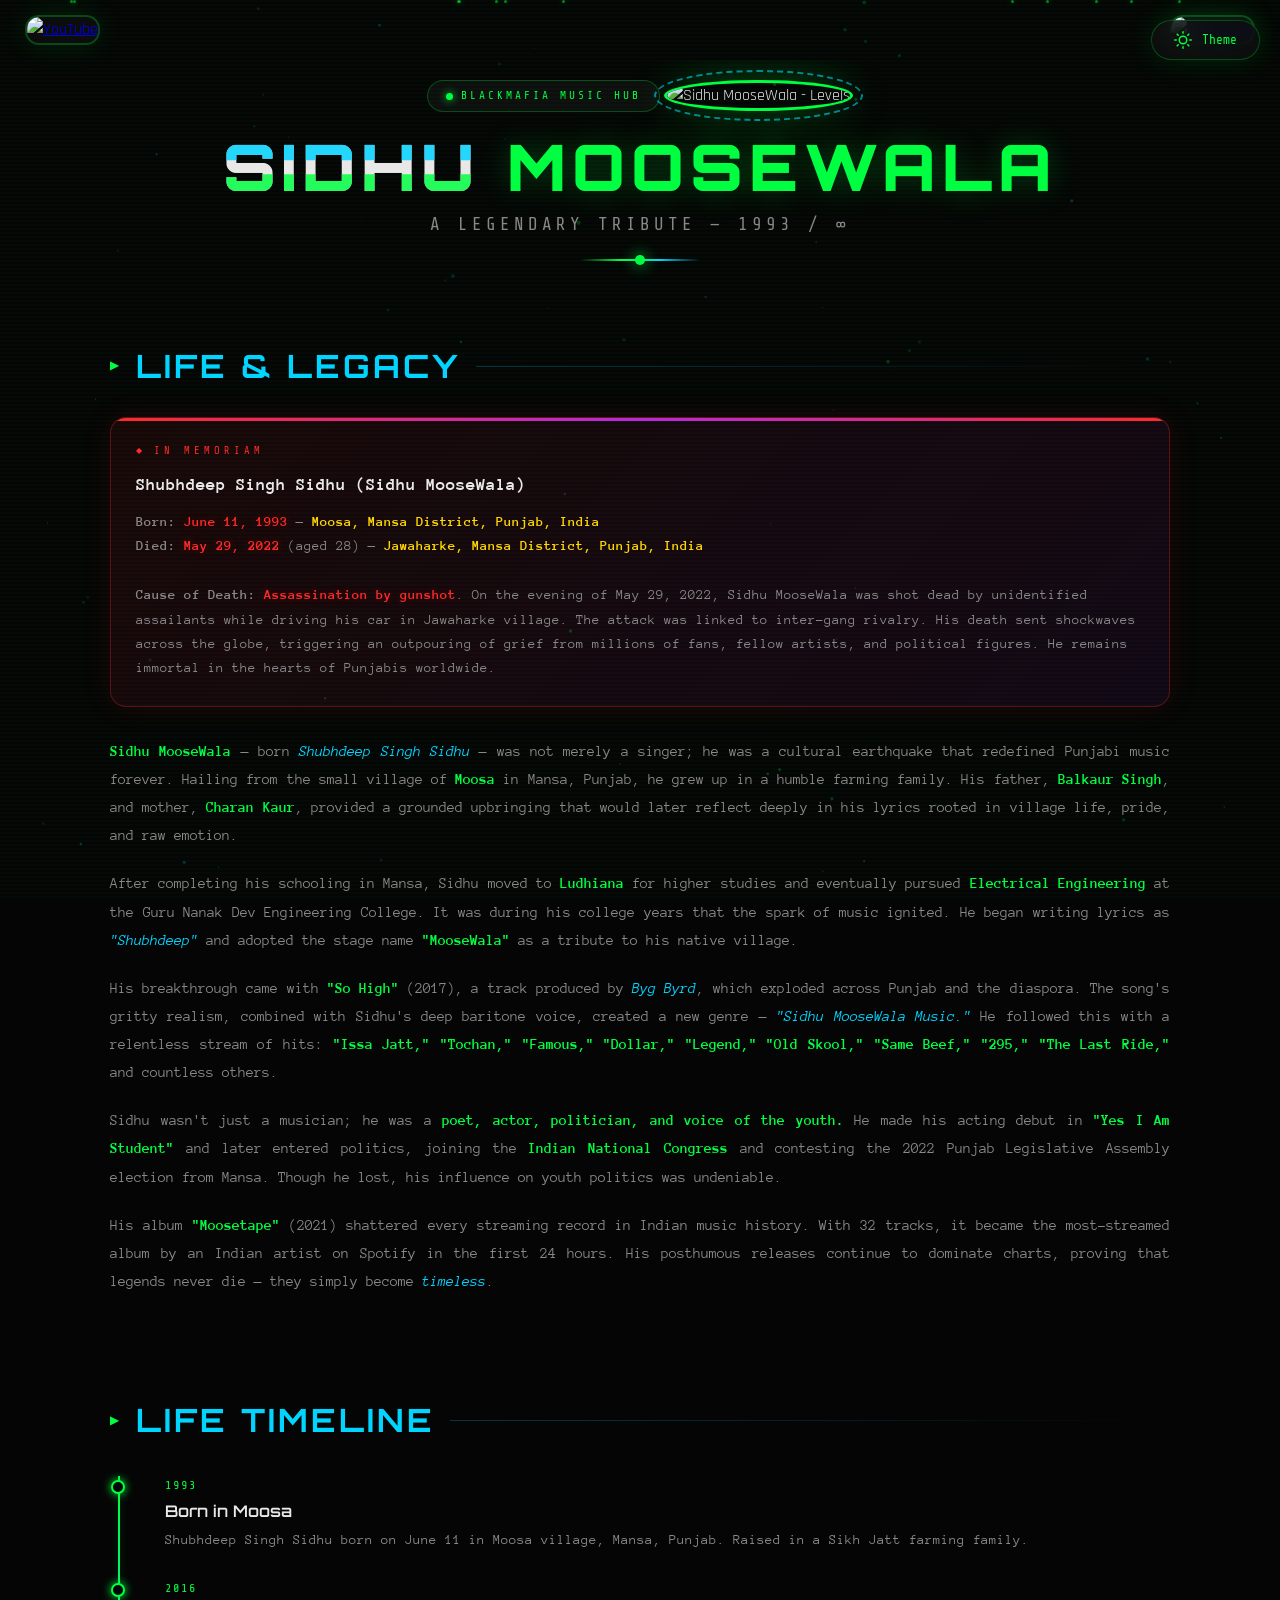
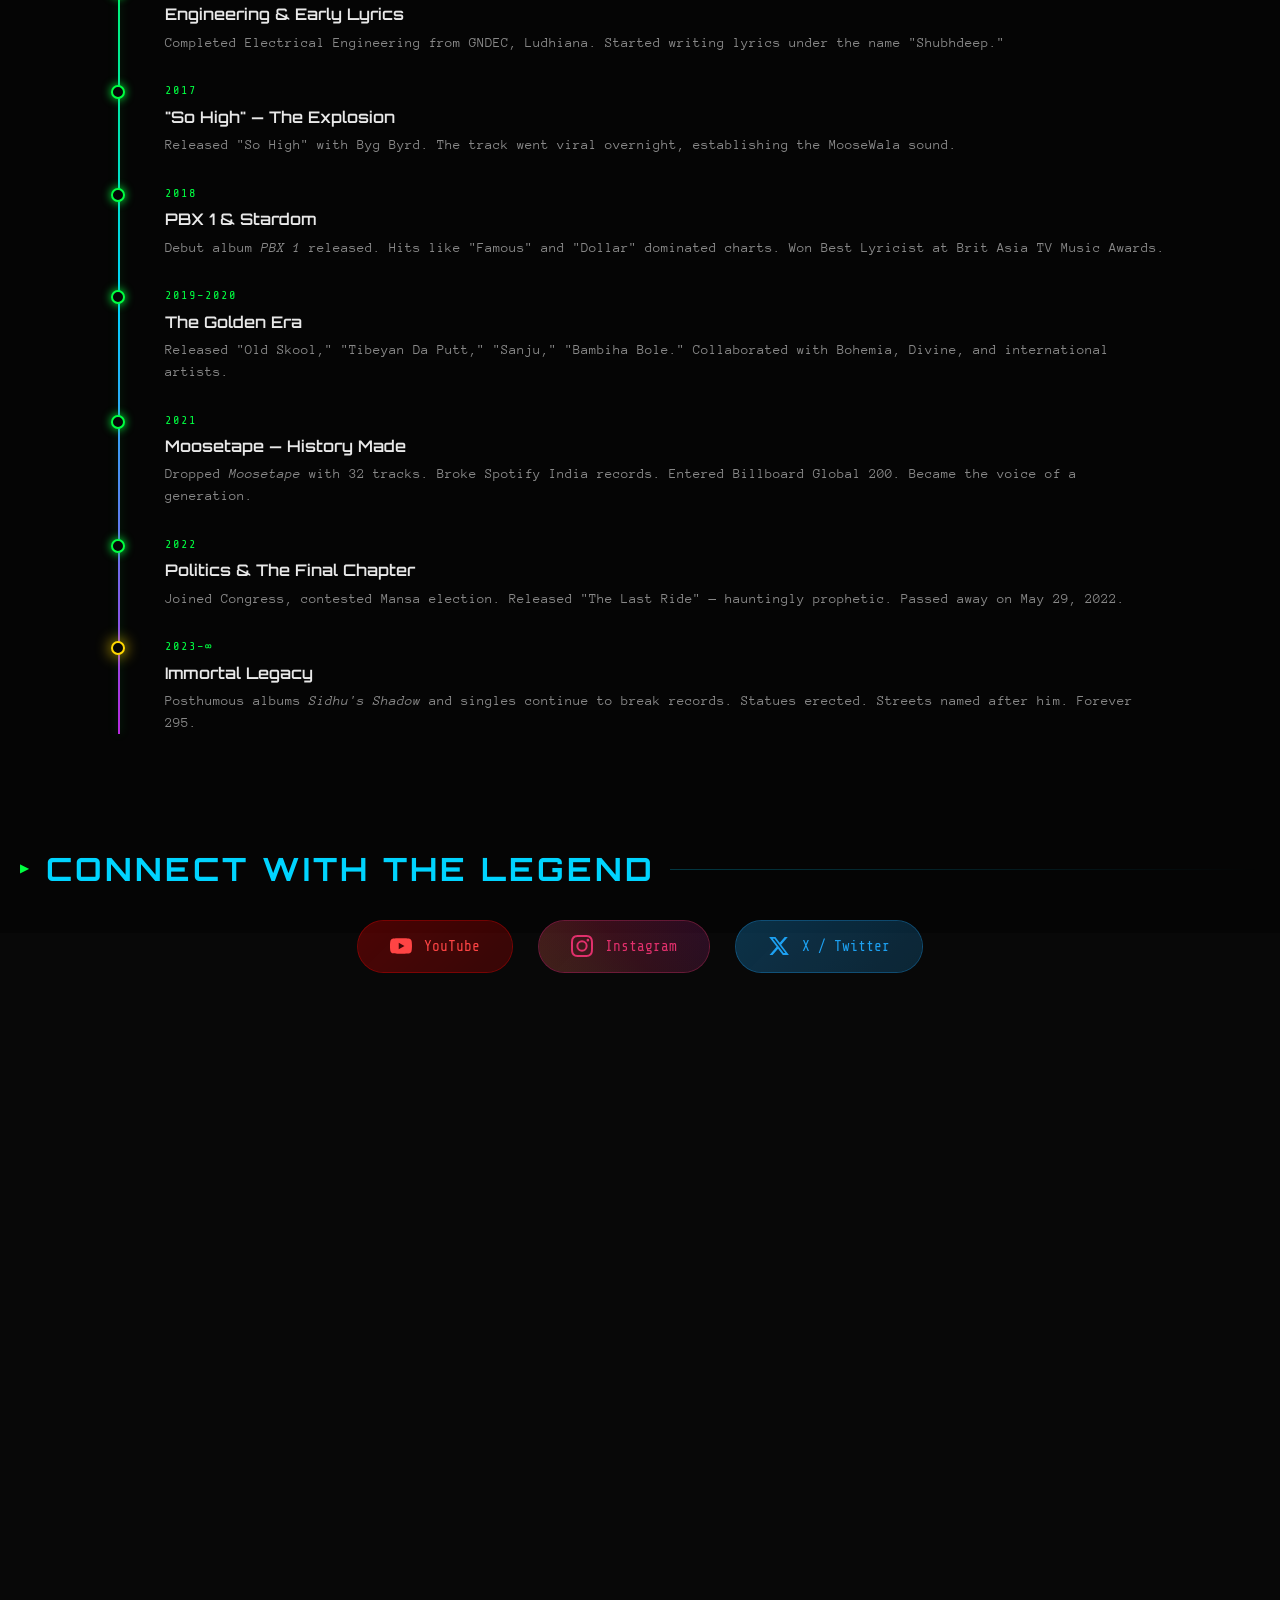
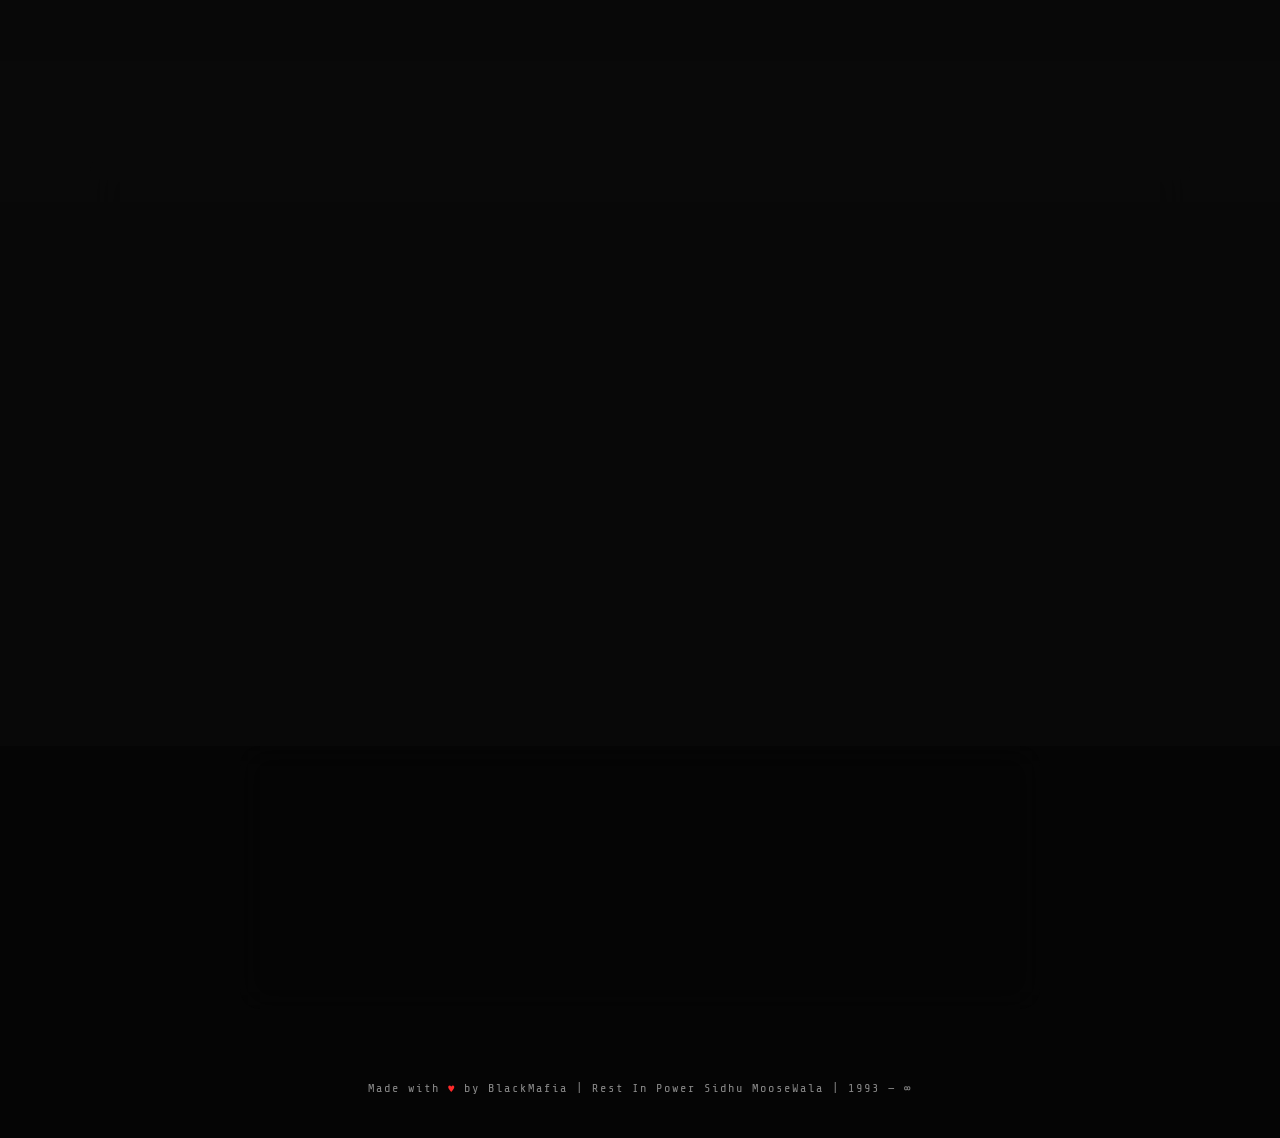
==== commit 118282e6: "Update index.html" ====
--- a/index.html
+++ b/index.html
@@ -776,10 +776,10 @@
         <!-- TOP SOCIAL FLOATERS -->
         <div class="top-social-bar">
             <a href="https://www.youtube.com/@SidhuMooseWala" target="_blank" rel="noopener">
-                <img src="https://raw.githubusercontent.com/PrinceRanga120/SMW-Spotify/main/Images/YT.jpg" alt="YouTube" class="top-social-img" title="Sidhu MooseWala YouTube">
+                <img src="https://raw.githubusercontent.com/PrinceRanga120/Sidhu-Moose-Wala/main/Images/YT.jpg" alt="YouTube" class="top-social-img" title="Sidhu MooseWala YouTube">
             </a>
             <a href="https://www.instagram.com/sidhu_moosewala/" target="_blank" rel="noopener">
-                <img src="https://raw.githubusercontent.com/PrinceRanga120/SMW-Spotify/main/Images/Instagram.jpg" alt="Instagram" class="top-social-img" title="Sidhu MooseWala Instagram">
+                <img src="https://raw.githubusercontent.com/PrinceRanga120/Sidhu-Moose-Wala/main/Images/Instagram.jpg" alt="Instagram" class="top-social-img" title="Sidhu MooseWala Instagram">
             </a>
         </div>
 
@@ -791,7 +791,7 @@
             </div>
             <div class="hero-image-wrapper">
                 <div class="hero-image-ring"></div>
-                <img src="https://raw.githubusercontent.com/PrinceRanga120/SMW-Spotify/main/Images/Levels%20ORG.jpg" alt="Sidhu MooseWala - Levels" class="hero-image">
+                <img src="https://raw.githubusercontent.com/PrinceRanga120/Sidhu-Moose-Wala/main/Images/Levels%20ORG.jpg" alt="Sidhu MooseWala - Levels" class="hero-image">
             </div>
             <h1>
                 <span class="glitch" data-text="SIDHU">SIDHU</span>
@@ -951,7 +951,7 @@
         <section class="moosetape-section">
             <div class="moosetape-grid">
                 <div>
-                    <img src="https://raw.githubusercontent.com/PrinceRanga120/SMW-Spotify/main/Images/Moosetape%20Songs.png" alt="Moosetape Album" class="moosetape-img">
+                    <img src="https://raw.githubusercontent.com/PrinceRanga120/Sidhu-Moose-Wala/main/Images/Moosetape%20Songs.png" alt="Moosetape Album" class="moosetape-img">
                 </div>
                 <div class="moosetape-info">
                     <h3>MOOSETAPE — The Crown Jewel</h3>
@@ -1133,4 +1133,4 @@
         });
     </script>
 </body>
-</html>+</html>
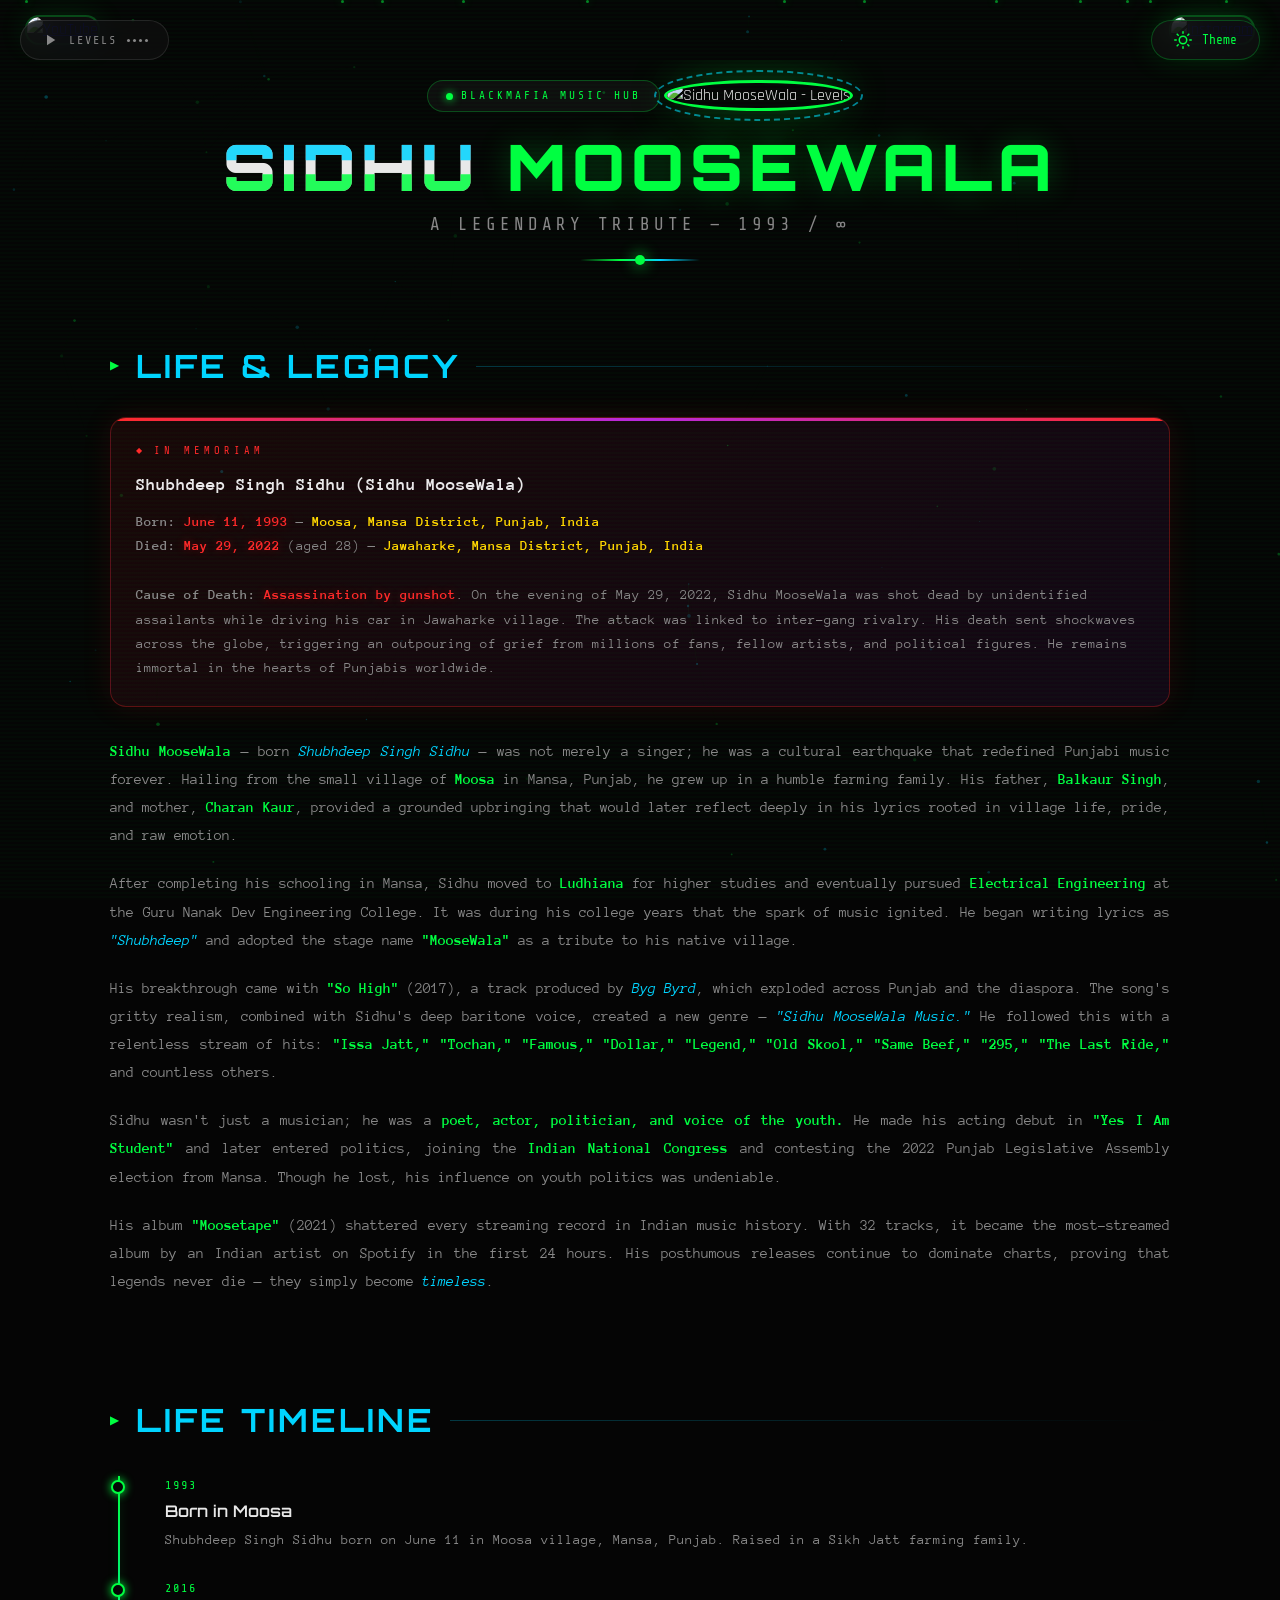
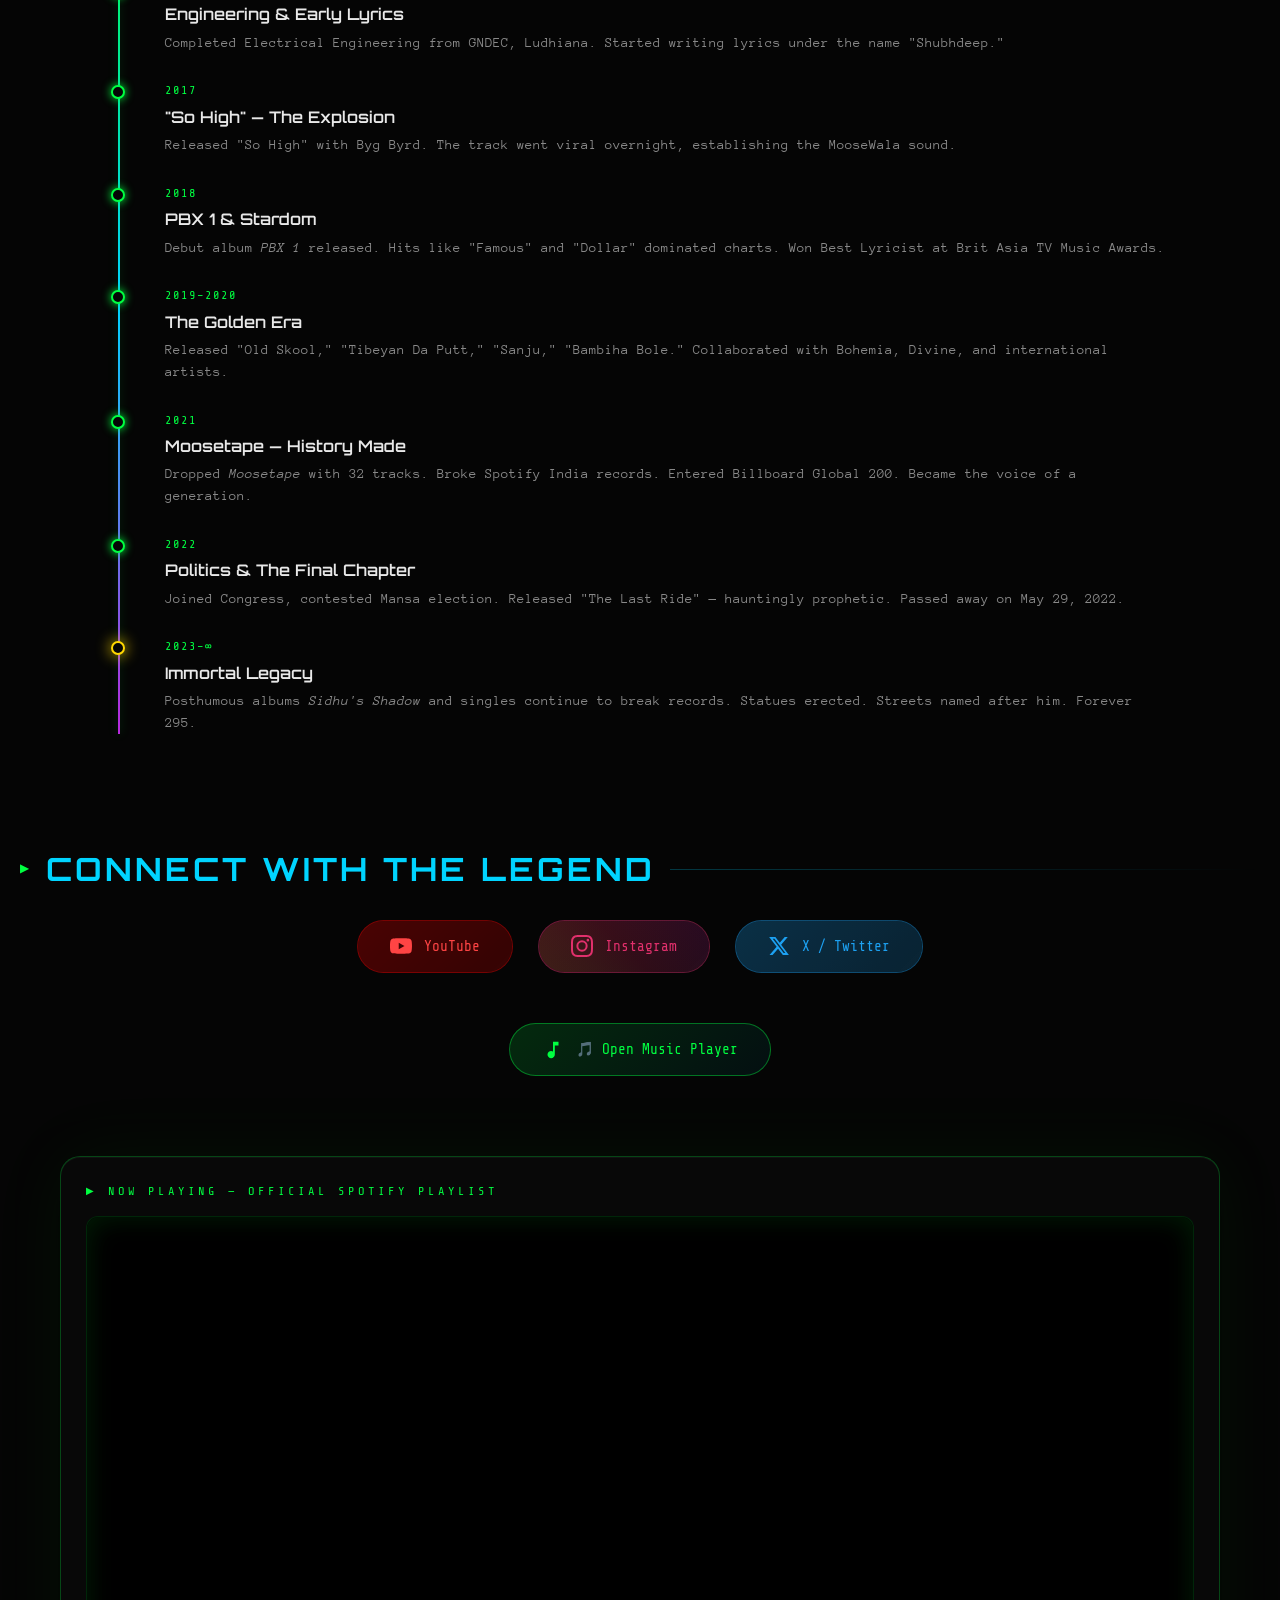
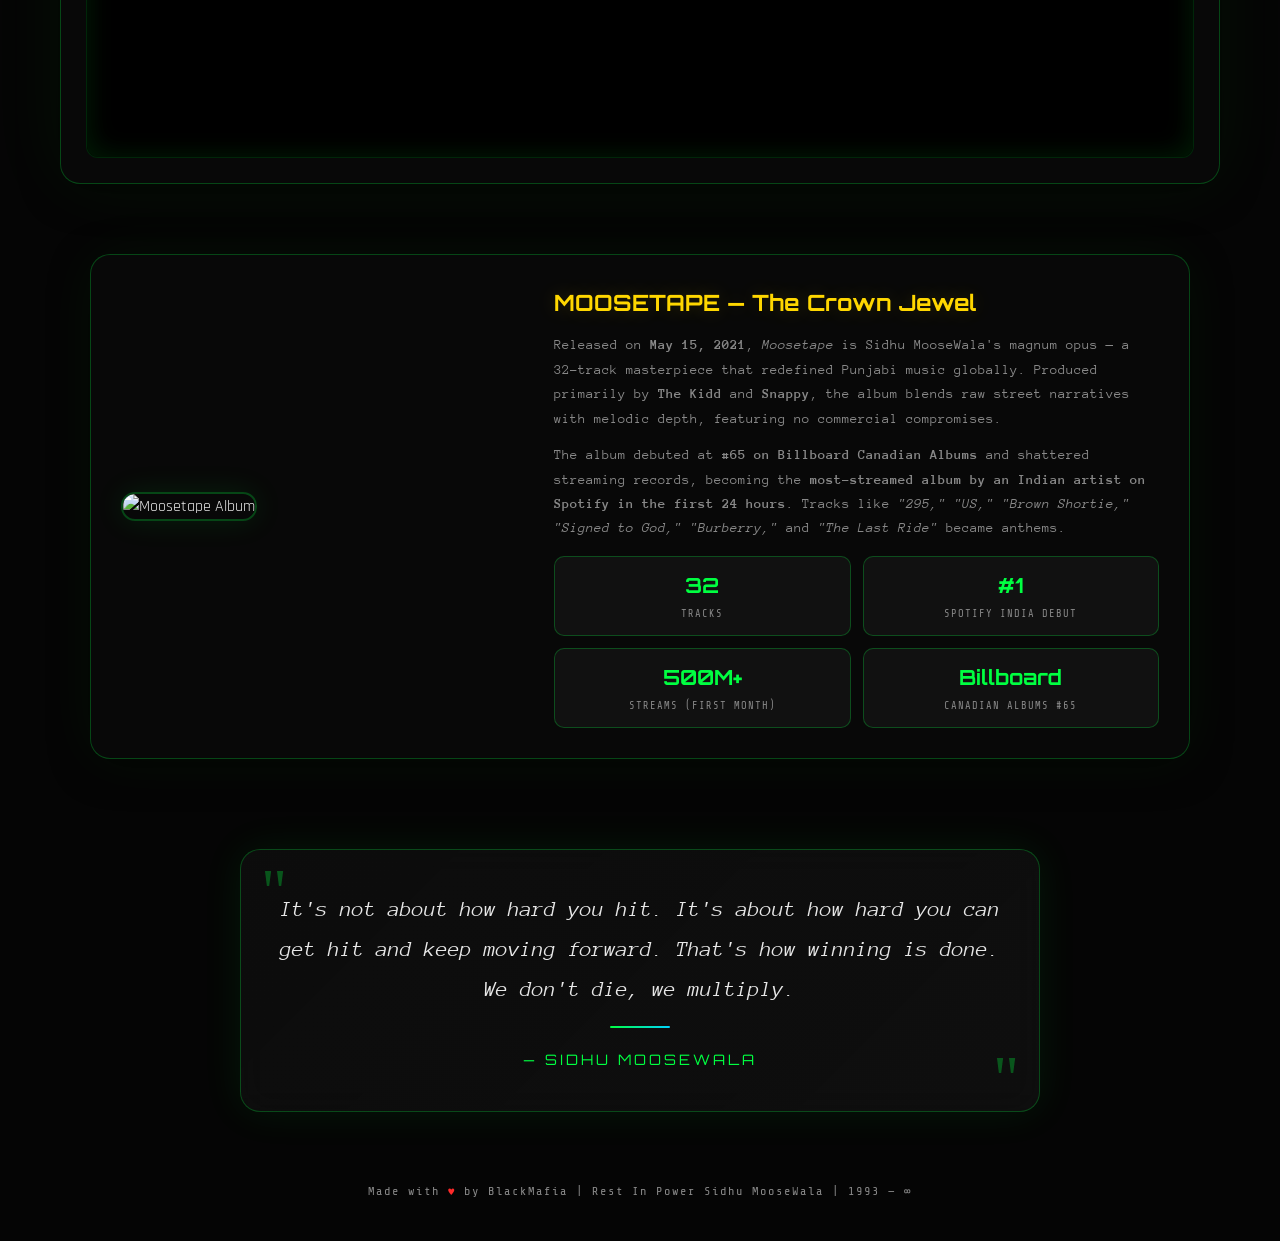
==== commit efbb4033: "Update index.html" ====
--- a/index.html
+++ b/index.html
@@ -749,9 +749,92 @@
             }
             #cyber-canvas, .scanlines, .particle { display: none; }
         }
+
+        /* ═══════════════════════════════════════════════════════════════
+           MUSIC TOGGLE BUTTON
+        ═══════════════════════════════════════════════════════════════ */
+        .music-toggle {
+            position: fixed; top: 20px; left: 20px; z-index: 1000;
+            background: var(--bg-glass); backdrop-filter: blur(16px);
+            -webkit-backdrop-filter: blur(16px);
+            border: 1px solid var(--border-glow); border-radius: 50px;
+            padding: 10px 20px; cursor: pointer; font-family: var(--font-mono);
+            font-size: 0.8rem; color: var(--accent-green);
+            display: flex; align-items: center; gap: 10px;
+            transition: var(--transition); box-shadow: var(--shadow-glow);
+            user-select: none; -webkit-tap-highlight-color: transparent;
+            overflow: hidden;
+        }
+        .music-toggle:hover {
+            transform: scale(1.08); box-shadow: 0 0 40px var(--border-glow);
+            border-color: var(--accent-green);
+        }
+        .music-toggle svg {
+            width: 18px; height: 18px; fill: currentColor;
+            transition: var(--transition);
+        }
+        .music-toggle .music-label {
+            font-size: 0.75rem; letter-spacing: 2px;
+            text-transform: uppercase;
+        }
+        .music-toggle.muted {
+            border-color: rgba(255,255,255,0.1);
+            color: var(--text-secondary);
+            box-shadow: none;
+        }
+        .music-toggle.muted .music-wave span {
+            animation: none; height: 3px;
+        }
+        /* Music Wave Animation */
+        .music-wave {
+            display: flex; align-items: center; gap: 3px;
+            height: 16px;
+        }
+        .music-wave span {
+            width: 3px; background: currentColor; border-radius: 2px;
+            animation: musicWave 1s ease-in-out infinite;
+        }
+        .music-wave span:nth-child(1) { height: 6px; animation-delay: 0s; }
+        .music-wave span:nth-child(2) { height: 12px; animation-delay: 0.2s; }
+        .music-wave span:nth-child(3) { height: 8px; animation-delay: 0.4s; }
+        .music-wave span:nth-child(4) { height: 14px; animation-delay: 0.1s; }
+        @keyframes musicWave {
+            0%, 100% { transform: scaleY(0.5); opacity: 0.5; }
+            50% { transform: scaleY(1); opacity: 1; }
+        }
+        /* Responsive for music toggle */
+        @media (max-width: 480px) {
+            .music-toggle { top: 10px; left: 10px; padding: 6px 12px; font-size: 0.7rem; gap: 6px; }
+            .music-toggle svg { width: 14px; height: 14px; }
+            .music-toggle .music-label { display: none; }
+        }
+        @media (max-width: 320px), (max-height: 320px) {
+            .music-toggle { display: none; }
+        }
+
     </style>
 </head>
 <body>
+    <!-- BACKGROUND MUSIC — Levels by Sidhu MooseWala -->
+    <audio id="bg-music" loop preload="auto" style="display:none;">
+        <source src="https://raw.githubusercontent.com/PrinceRanga120/Sidhu-Moose-Wala/main/Levels%20-%20Sidhu%20Moose%20Wala.mp3" type="audio/mpeg">
+        Your browser does not support the audio element.
+    </audio>
+
+    <!-- MUSIC TOGGLE BUTTON -->
+    <button id="music-toggle" class="music-toggle" onclick="toggleMusic()" aria-label="Toggle Music" title="Play/Pause Music">
+        <svg id="music-icon-play" viewBox="0 0 24 24" fill="currentColor" style="display:none;">
+            <path d="M8 5v14l11-7z"/>
+        </svg>
+        <svg id="music-icon-pause" viewBox="0 0 24 24" fill="currentColor">
+            <path d="M6 19h4V5H6v14zm8-14v14h4V5h-4z"/>
+        </svg>
+        <span class="music-label">Levels</span>
+        <span class="music-wave">
+            <span></span><span></span><span></span><span></span>
+        </span>
+    </button>
+
     <canvas id="cyber-canvas"></canvas>
     <div class="scanlines"></div>
     <div id="particles"></div>
@@ -931,6 +1014,21 @@
             </div>
         </section>
 
+
+        <!-- MUSIC PLAYER LINK -->
+        <section class="social-section" style="padding-top:10px;">
+            <a href="music-player.html" class="social-btn" style="
+                background: linear-gradient(135deg, rgba(0,255,65,0.15), rgba(0,212,255,0.05));
+                border-color: rgba(0,255,65,0.4); color: var(--accent-green);
+                text-decoration: none; display: inline-flex;
+            ">
+                <svg viewBox="0 0 24 24" fill="currentColor" width="22" height="22">
+                    <path d="M12 3v10.55c-.59-.34-1.27-.55-2-.55-2.21 0-4 1.79-4 4s1.79 4 4 4 4-1.79 4-4V7h4V3h-6z"/>
+                </svg>
+                <span>🎵 Open Music Player</span>
+            </a>
+        </section>
+
         <!-- SPOTIFY SECTION -->
         <section class="spotify-section">
             <div class="spotify-card">
@@ -1131,6 +1229,96 @@
             el.style.transition = 'opacity 0.8s ease, transform 0.8s ease';
             observer.observe(el);
         });
+
+        // ─── BACKGROUND MUSIC CONTROL ───
+        const bgMusic = document.getElementById('bg-music');
+        const musicToggle = document.getElementById('music-toggle');
+        const playIcon = document.getElementById('music-icon-play');
+        const pauseIcon = document.getElementById('music-icon-pause');
+        let isMusicPlaying = false;
+
+        // Audio Context for better background playback
+        let audioCtx = null;
+        try {
+            audioCtx = new (window.AudioContext || window.webkitAudioContext)();
+        } catch(e) {}
+
+        // Try to autoplay on page load (may be blocked by browser policy)
+        window.addEventListener('load', () => {
+            bgMusic.volume = 0.4; // Set volume to 40%
+            if (audioCtx && audioCtx.state === 'suspended') {
+                audioCtx.resume();
+            }
+            const playPromise = bgMusic.play();
+            if (playPromise !== undefined) {
+                playPromise.then(() => {
+                    isMusicPlaying = true;
+                    updateMusicUI();
+                }).catch(() => {
+                    // Autoplay blocked - show play button state
+                    isMusicPlaying = false;
+                    updateMusicUI();
+                });
+            }
+        });
+
+        // Also try to play on first user interaction (click anywhere)
+        document.addEventListener('click', function initAudio() {
+            if (audioCtx && audioCtx.state === 'suspended') {
+                audioCtx.resume();
+            }
+            if (!isMusicPlaying && bgMusic.paused) {
+                bgMusic.play().then(() => {
+                    isMusicPlaying = true;
+                    updateMusicUI();
+                }).catch(() => {});
+            }
+            document.removeEventListener('click', initAudio);
+        }, { once: true });
+
+        // Additional: try to resume audio on any interaction
+        ['touchstart', 'keydown', 'scroll'].forEach(evt => {
+            document.addEventListener(evt, function resumeAudio() {
+                if (audioCtx && audioCtx.state === 'suspended') {
+                    audioCtx.resume();
+                }
+                if (isMusicPlaying && bgMusic.paused) {
+                    bgMusic.play().catch(() => {});
+                }
+            }, { once: true });
+        });
+
+        function toggleMusic() {
+            if (bgMusic.paused) {
+                bgMusic.play();
+                isMusicPlaying = true;
+            } else {
+                bgMusic.pause();
+                isMusicPlaying = false;
+            }
+            updateMusicUI();
+        }
+
+        function updateMusicUI() {
+            if (isMusicPlaying && !bgMusic.paused) {
+                playIcon.style.display = 'none';
+                pauseIcon.style.display = 'block';
+                musicToggle.classList.remove('muted');
+            } else {
+                playIcon.style.display = 'block';
+                pauseIcon.style.display = 'none';
+                musicToggle.classList.add('muted');
+            }
+        }
+
+        // Keep music playing even when tab is switched (background audio)
+        // Note: Some browsers may throttle audio in background tabs
+        document.addEventListener('visibilitychange', () => {
+            if (!document.hidden && isMusicPlaying && bgMusic.paused) {
+                bgMusic.play().catch(() => {});
+            }
+        });
+
     </script>
 </body>
 </html>
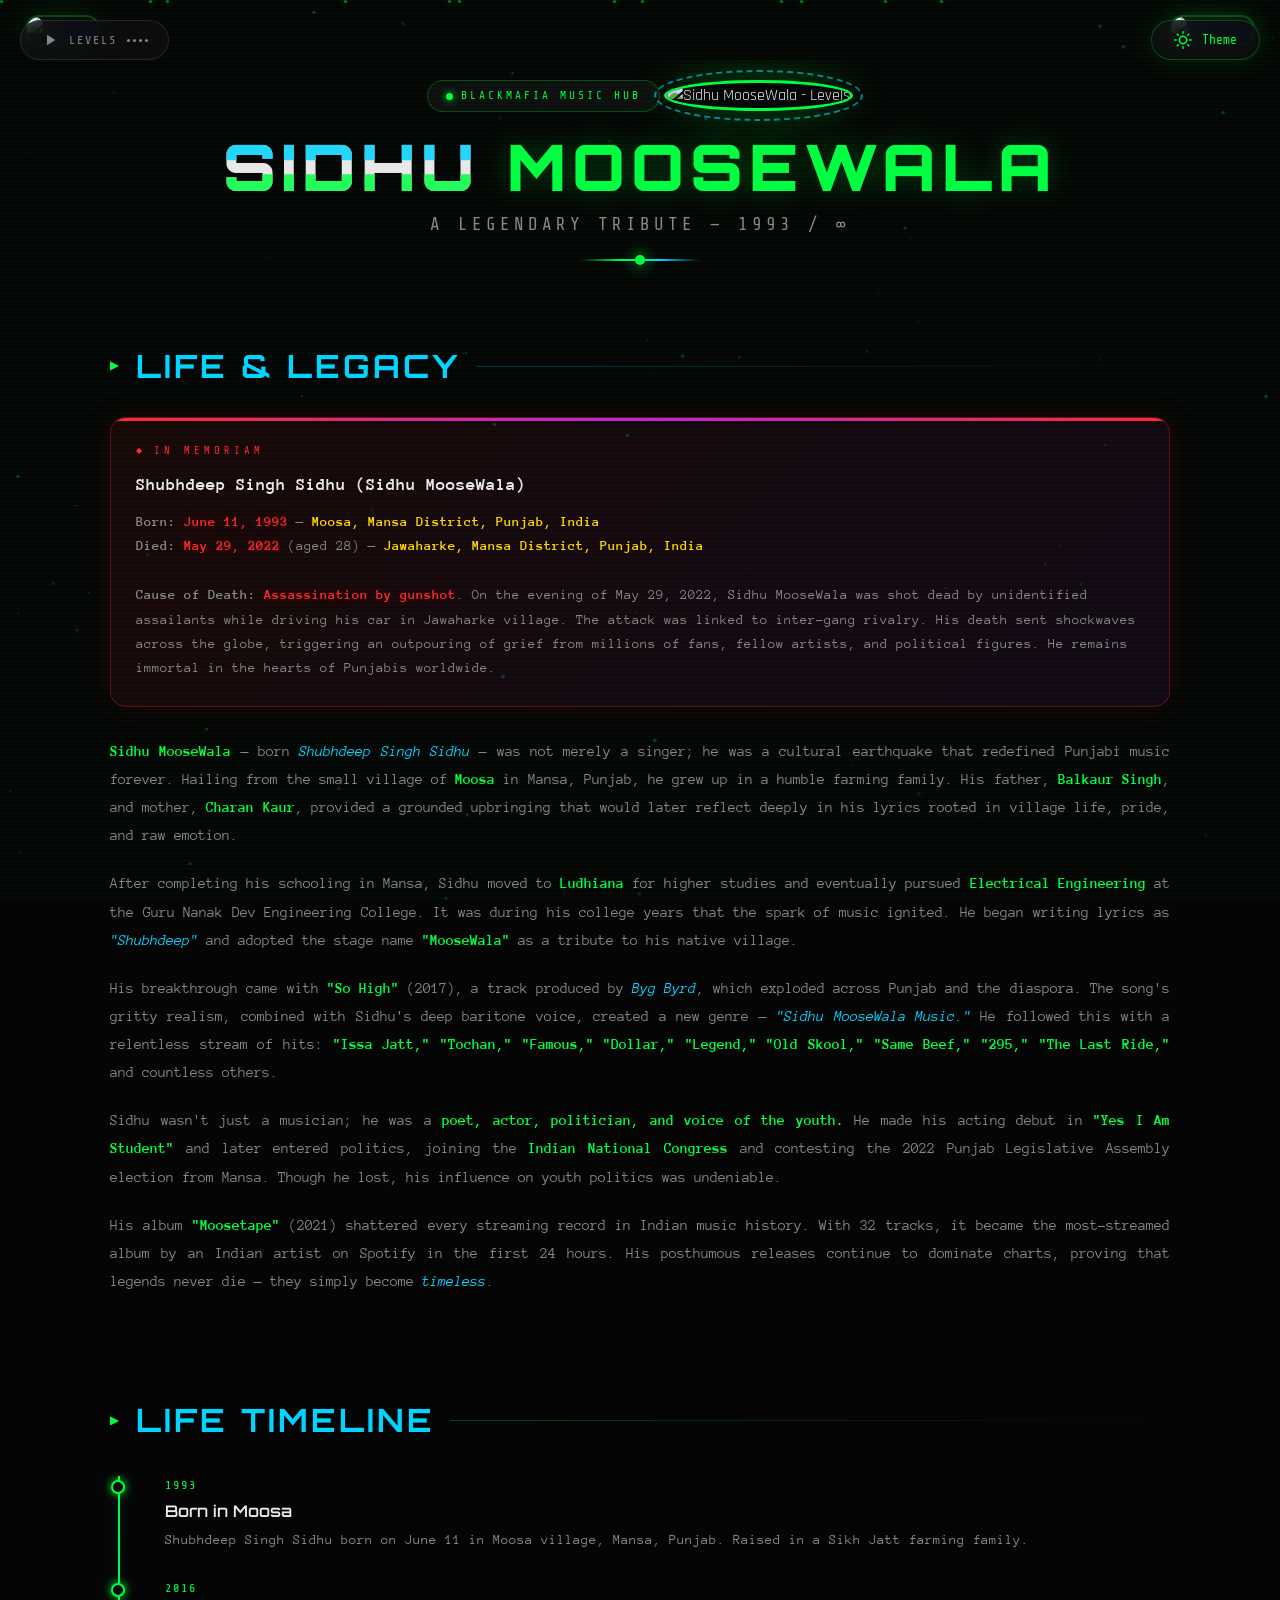
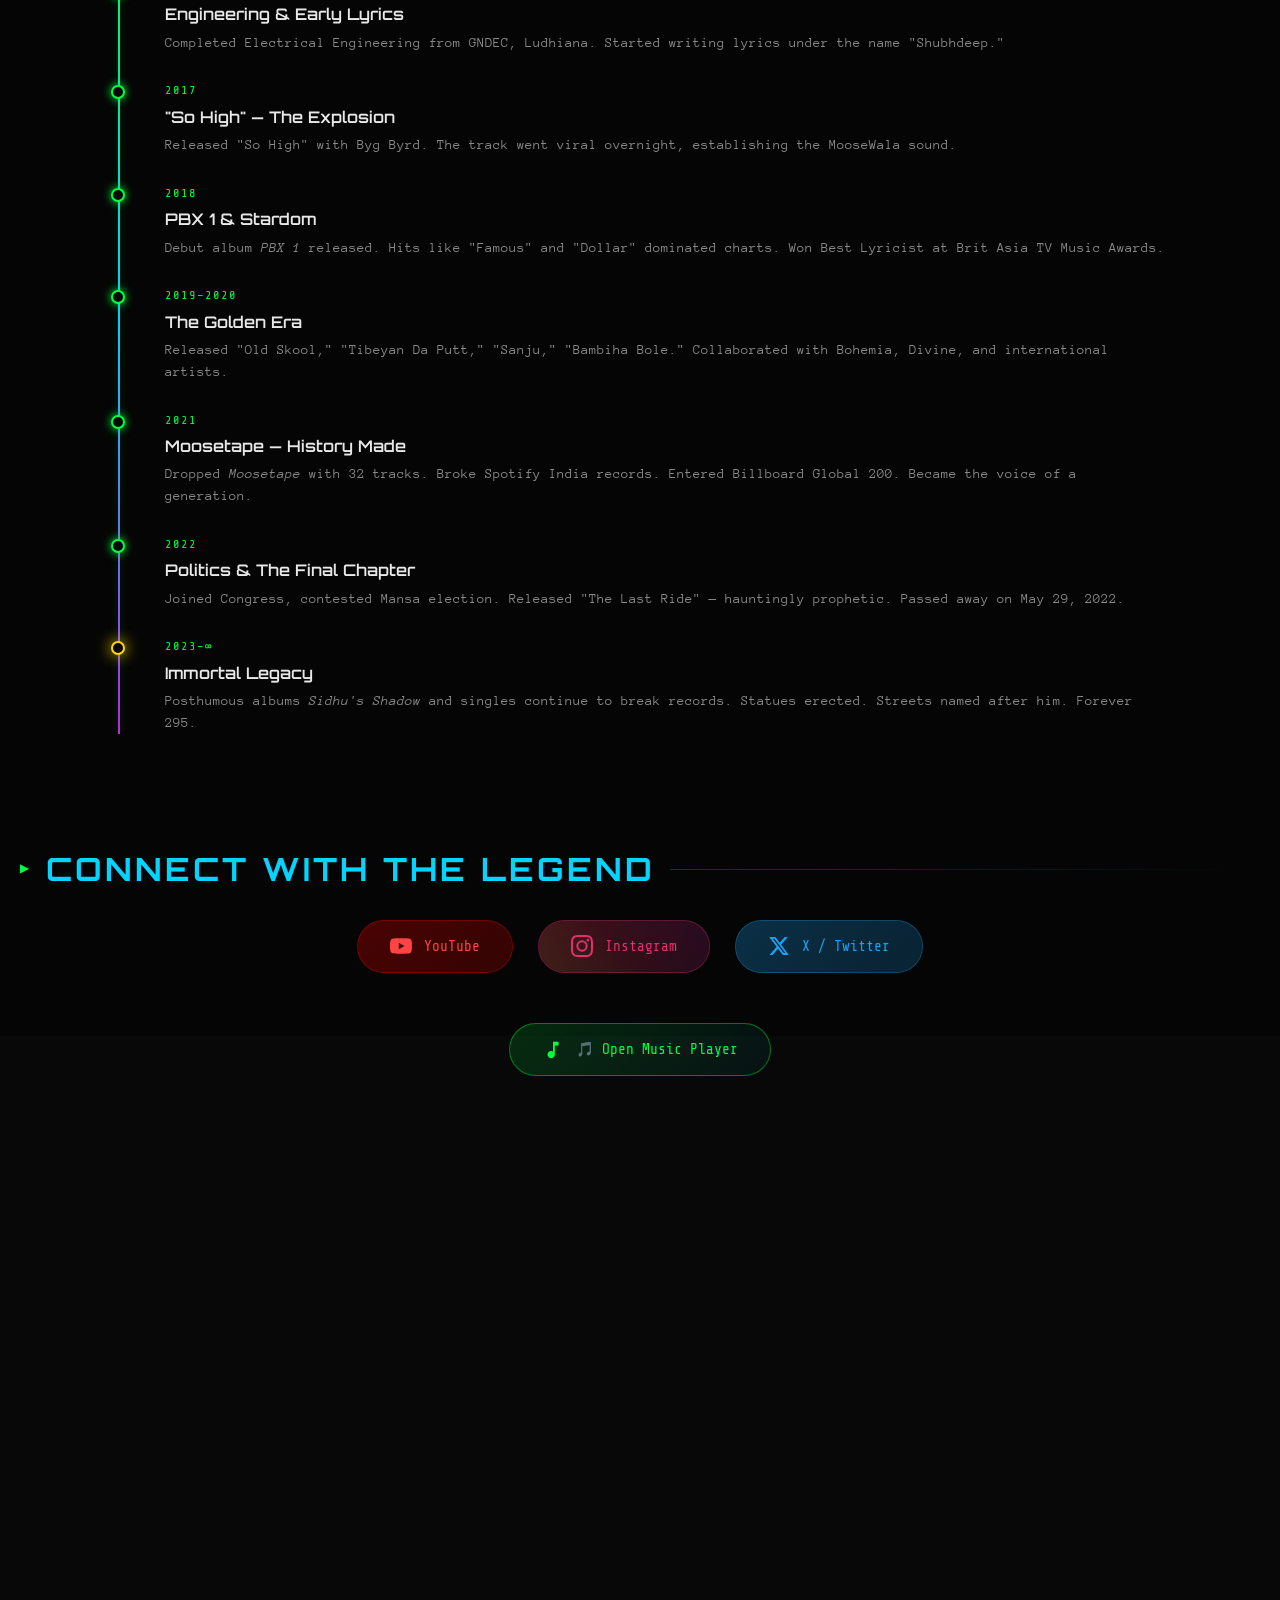
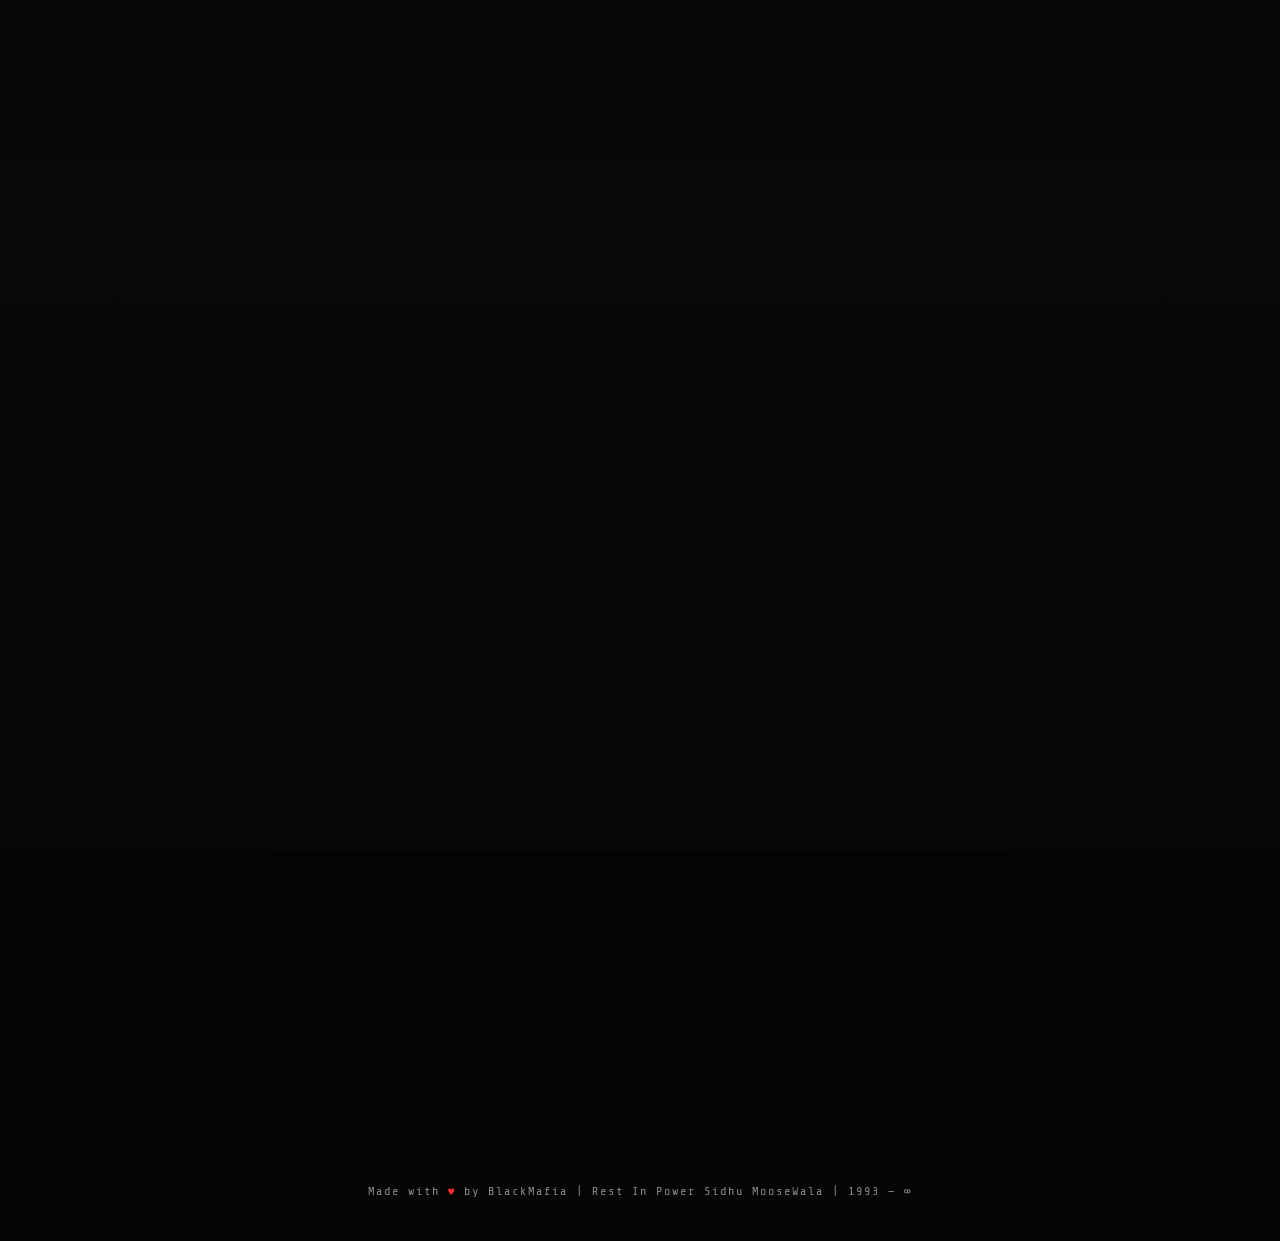
==== commit ad1ed0bf: "Update index.html" ====
--- a/index.html
+++ b/index.html
@@ -817,7 +817,7 @@
 <body>
     <!-- BACKGROUND MUSIC — Levels by Sidhu MooseWala -->
     <audio id="bg-music" loop preload="auto" style="display:none;">
-        <source src="https://raw.githubusercontent.com/PrinceRanga120/Sidhu-Moose-Wala/main/Levels%20-%20Sidhu%20Moose%20Wala.mp3" type="audio/mpeg">
+        <source src="https://github.com/PrinceRanga120/Sidhu-Moose-Wala/blob/main/Assets/Levels%20~%20Sidhu%20Moose%20Wala.mp3" type="audio/mpeg">
         Your browser does not support the audio element.
     </audio>
 
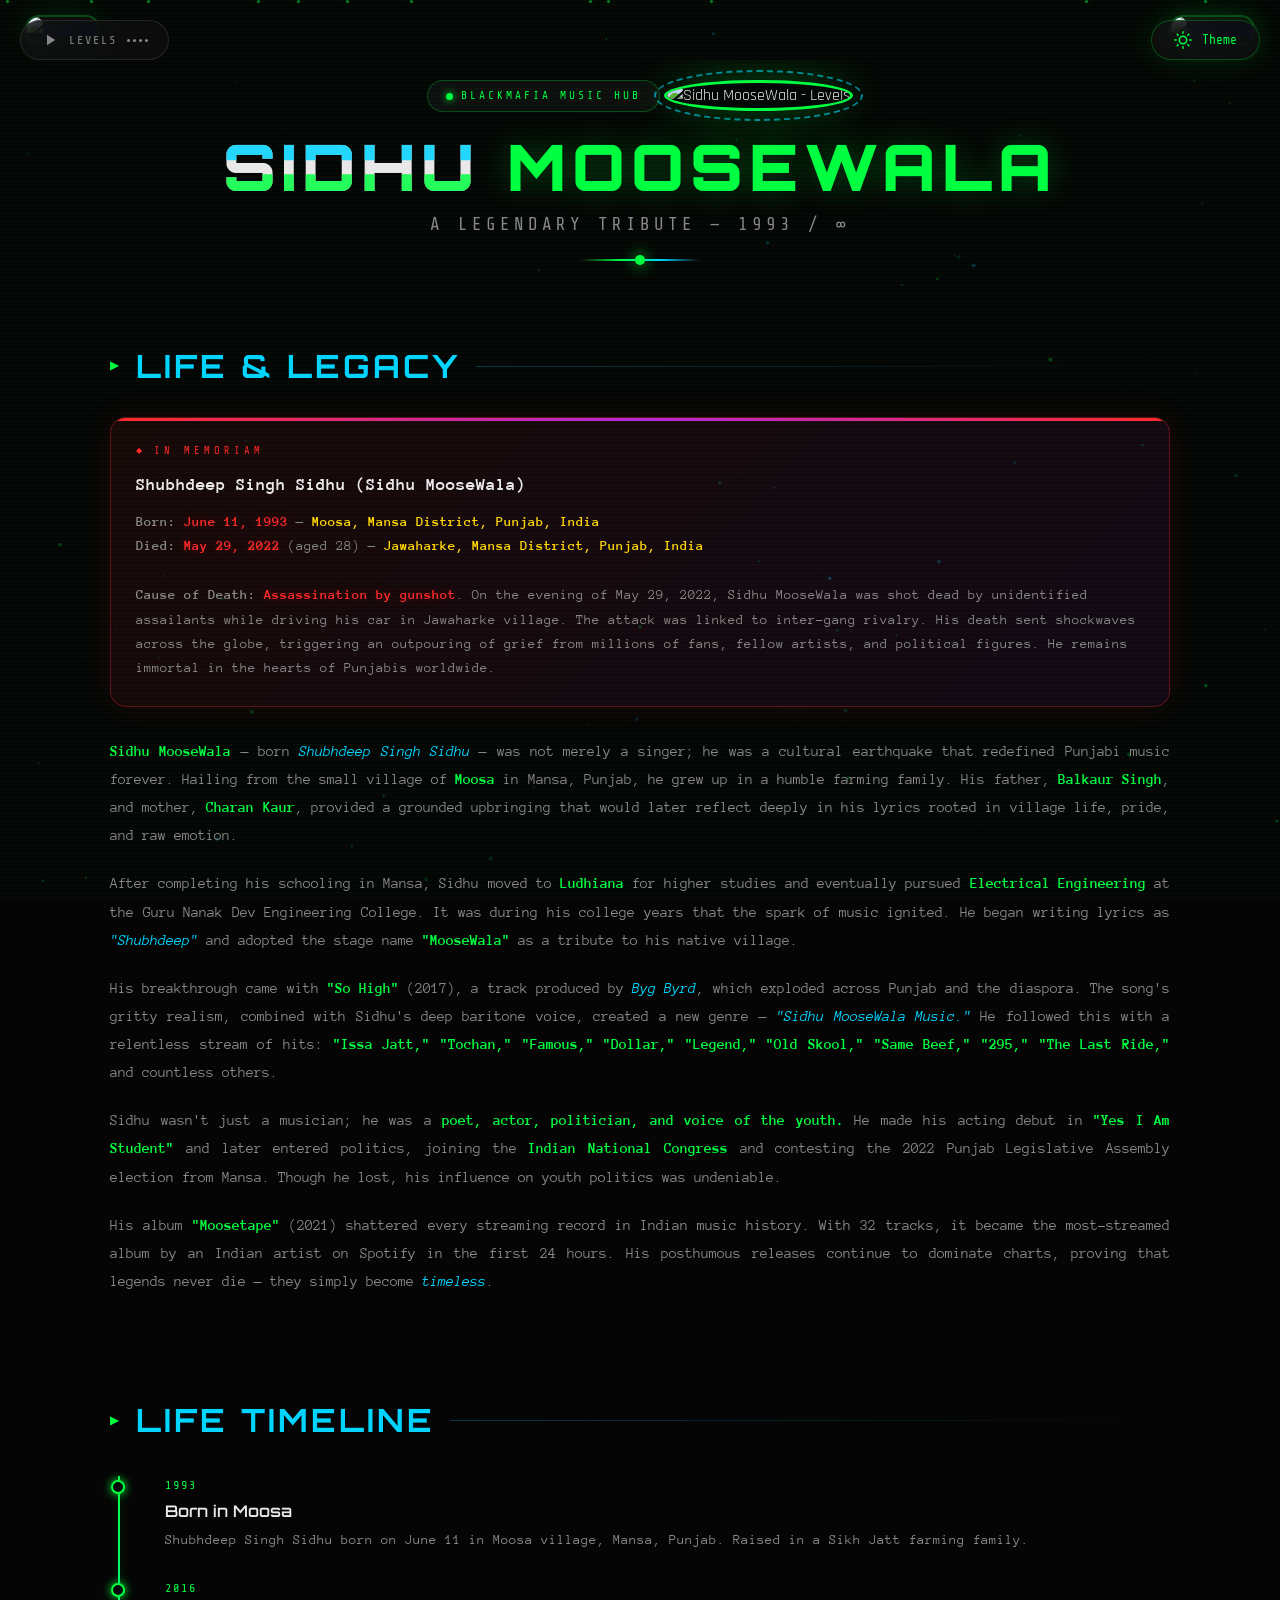
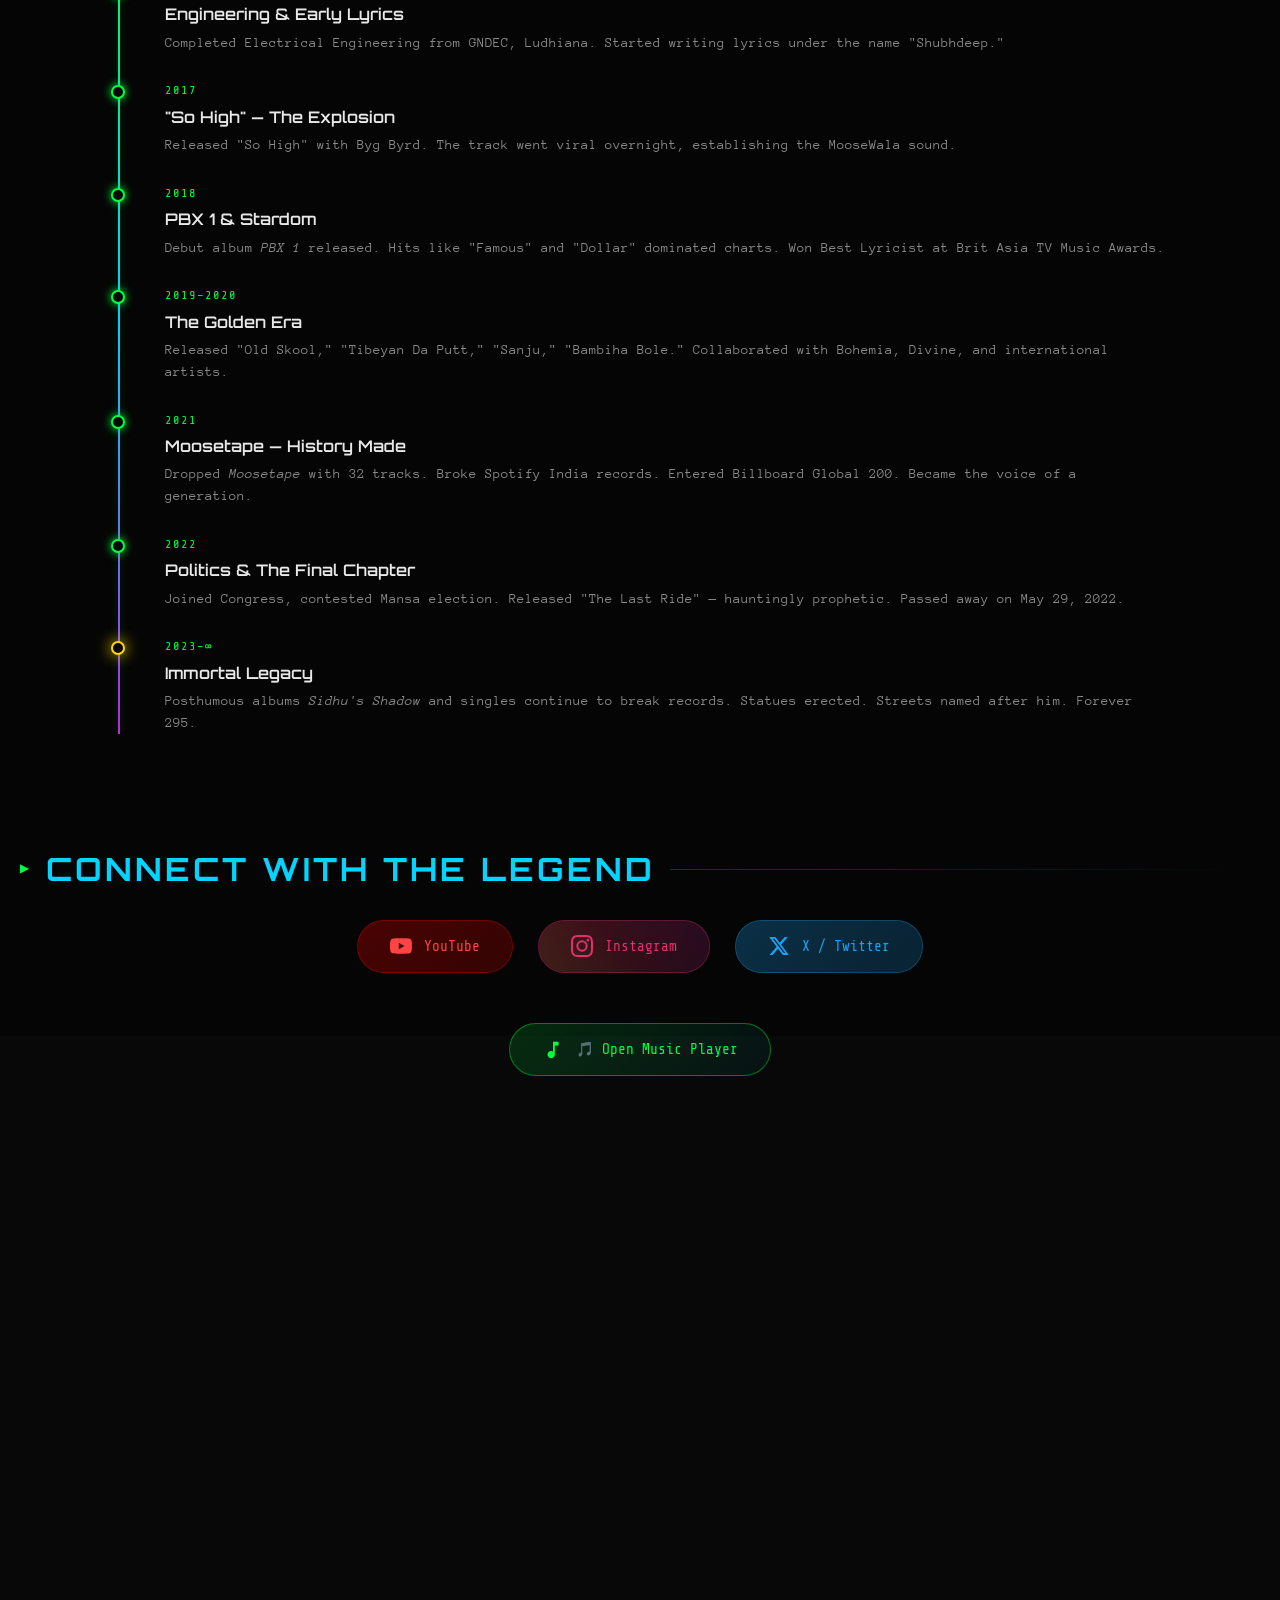
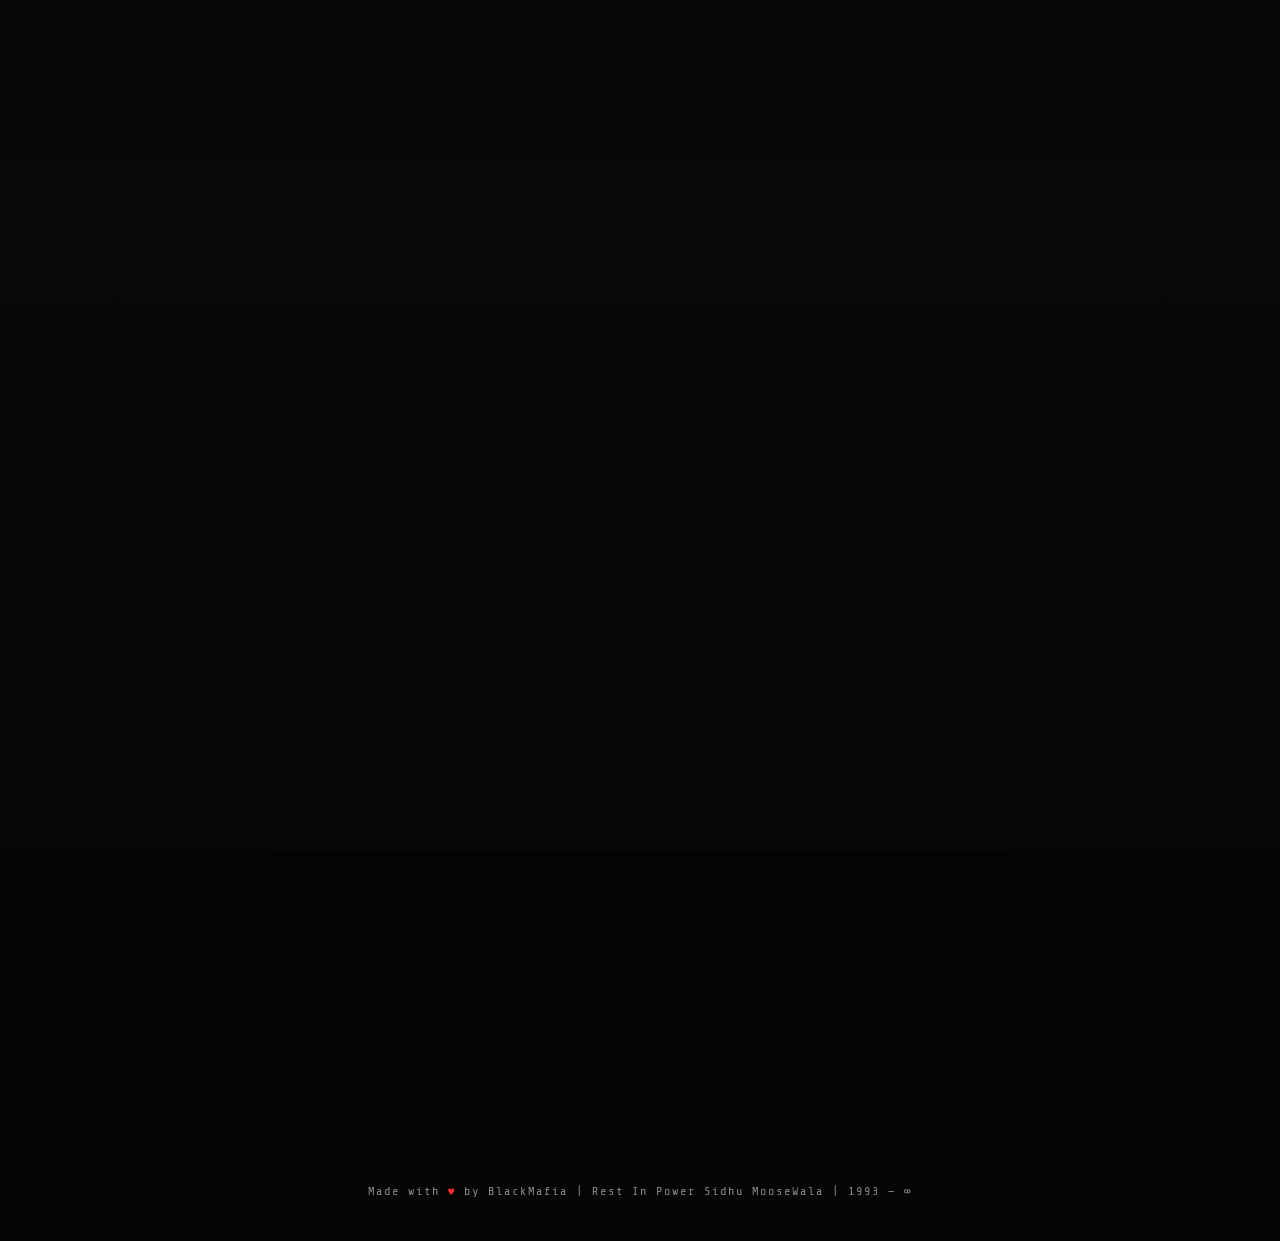
==== commit c258aad6: "Update index.html" ====
--- a/index.html
+++ b/index.html
@@ -817,7 +817,7 @@
 <body>
     <!-- BACKGROUND MUSIC — Levels by Sidhu MooseWala -->
     <audio id="bg-music" loop preload="auto" style="display:none;">
-        <source src="https://github.com/PrinceRanga120/Sidhu-Moose-Wala/blob/main/Assets/Levels%20~%20Sidhu%20Moose%20Wala.mp3" type="audio/mpeg">
+        <source src="https://github.com/PrinceRanga120/Sidhu-Moose-Wala/blob/main/Levels%20~%20Sidhu%20Moose%20Wala.mp3" type="audio/mpeg">
         Your browser does not support the audio element.
     </audio>
 
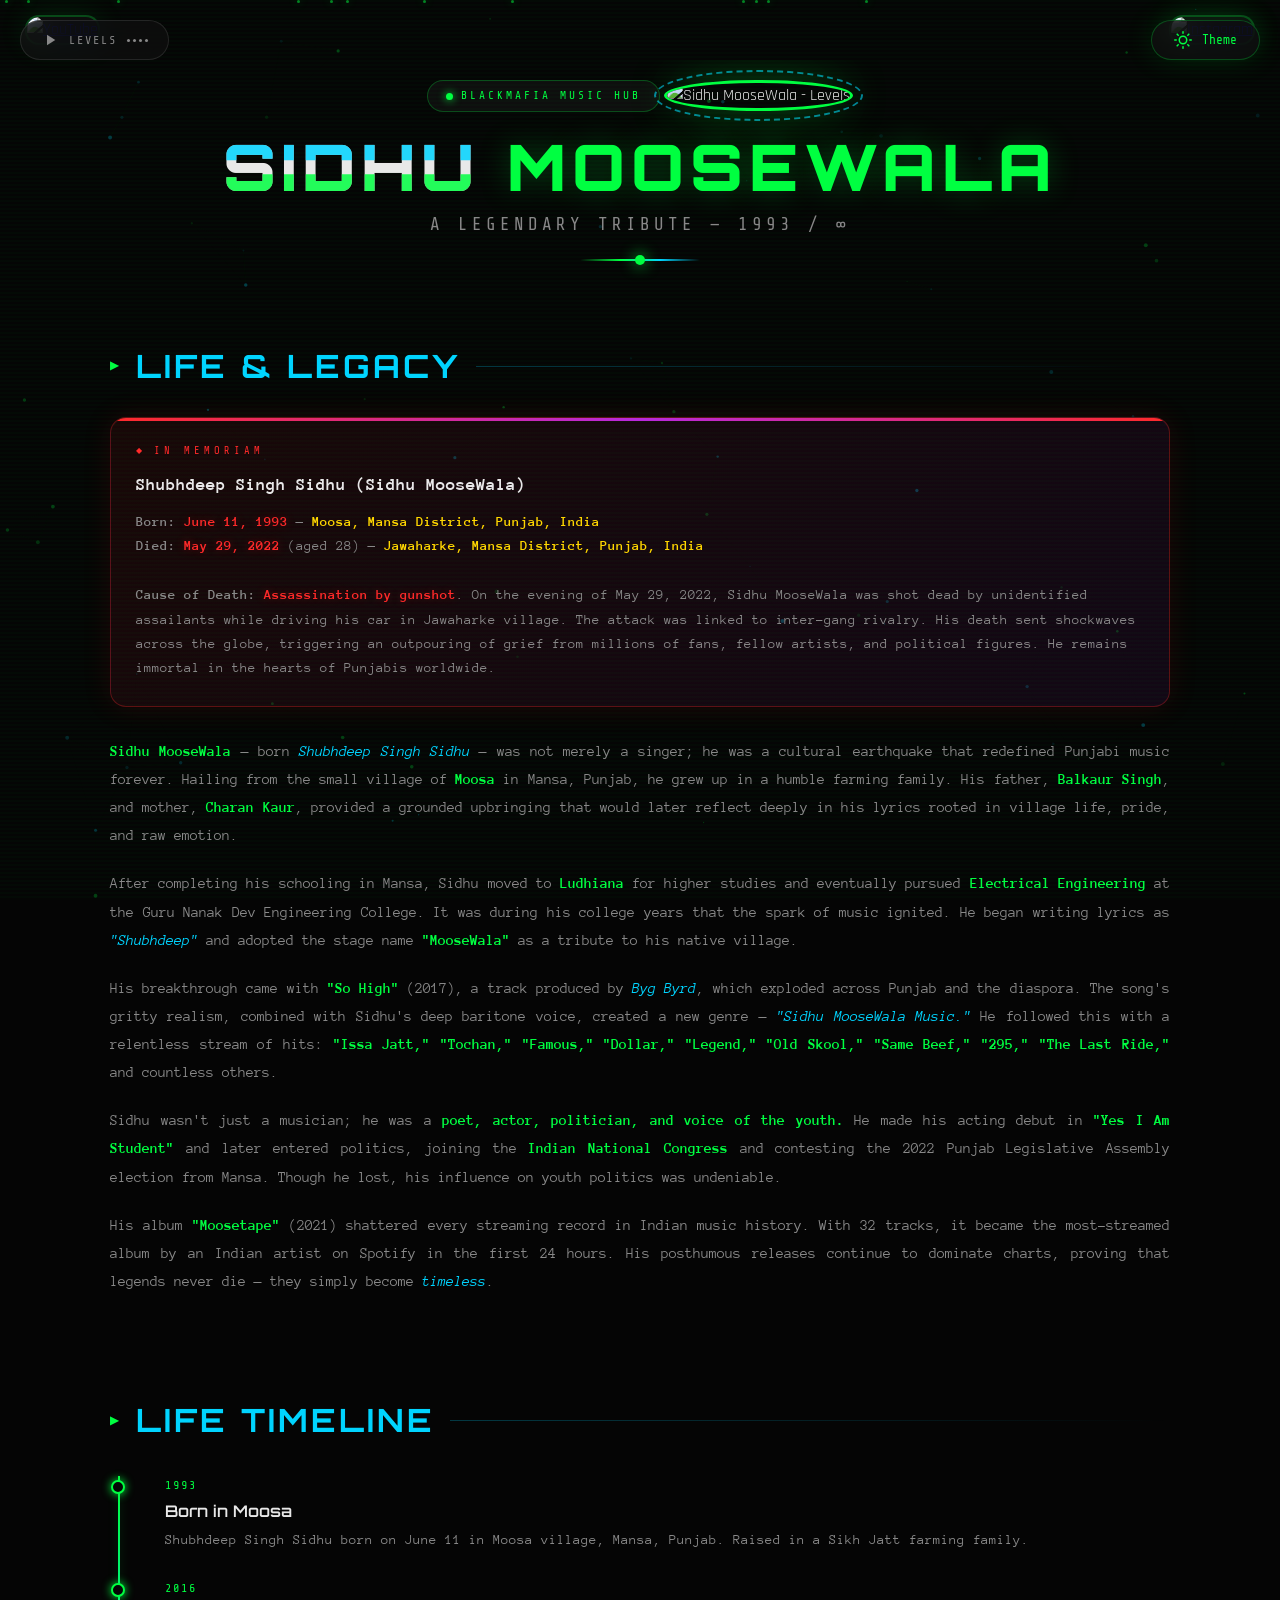
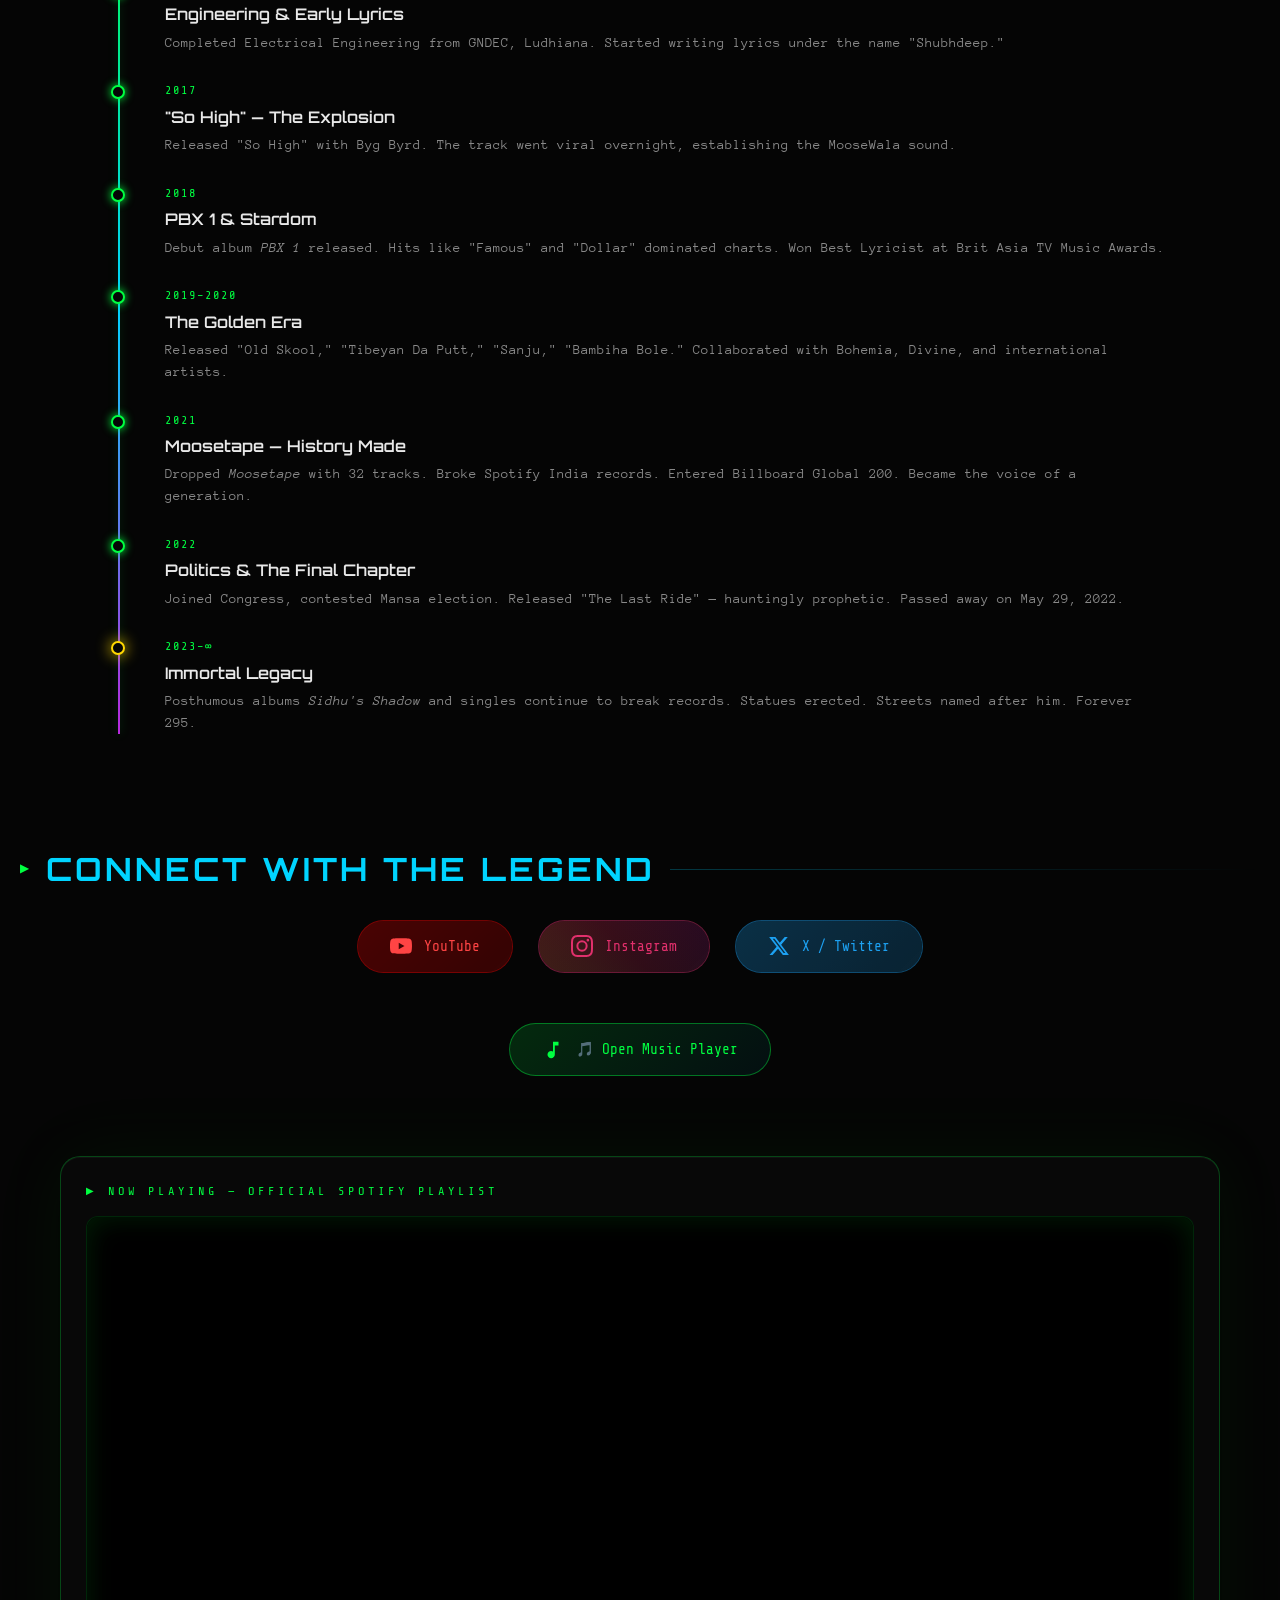
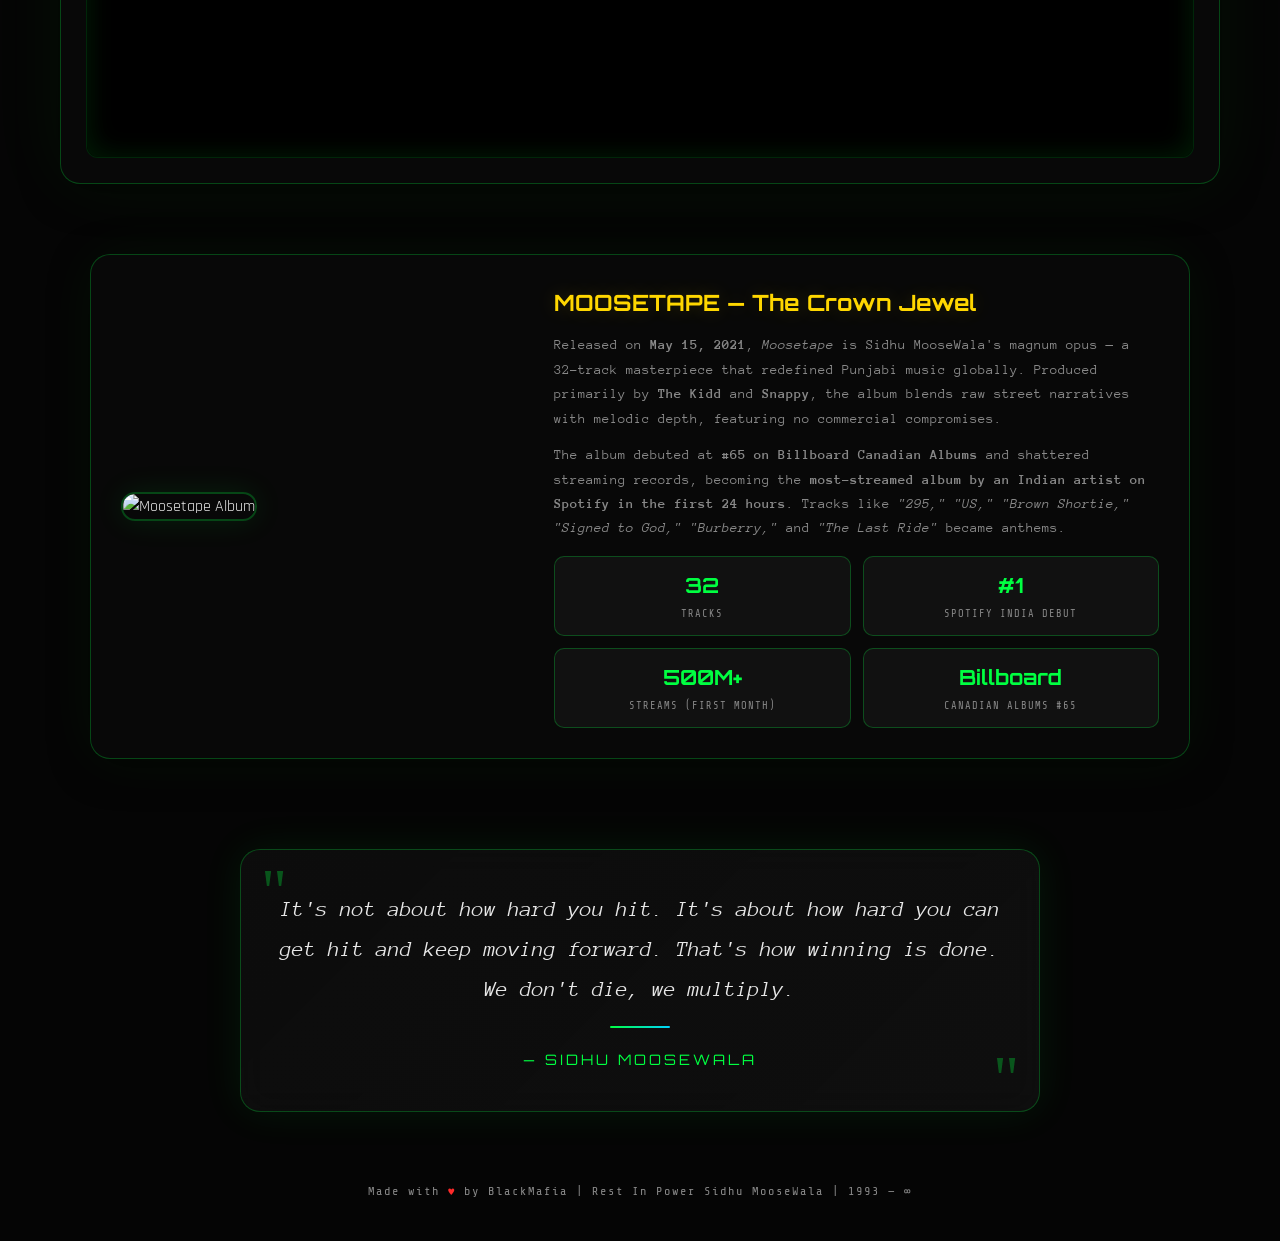
==== commit c58cfbc9: "Update index.html" ====
--- a/index.html
+++ b/index.html
@@ -817,7 +817,7 @@
 <body>
     <!-- BACKGROUND MUSIC — Levels by Sidhu MooseWala -->
     <audio id="bg-music" loop preload="auto" style="display:none;">
-        <source src="https://github.com/PrinceRanga120/Sidhu-Moose-Wala/blob/main/Levels%20~%20Sidhu%20Moose%20Wala.mp3" type="audio/mpeg">
+        <source src="https://pub-202d4b433b2b45d0991099fd71b0c0d3.r2.dev/Levels%20~%20Sidhu%20Moose%20Wala.mp3" type="audio/mpeg">
         Your browser does not support the audio element.
     </audio>
 
